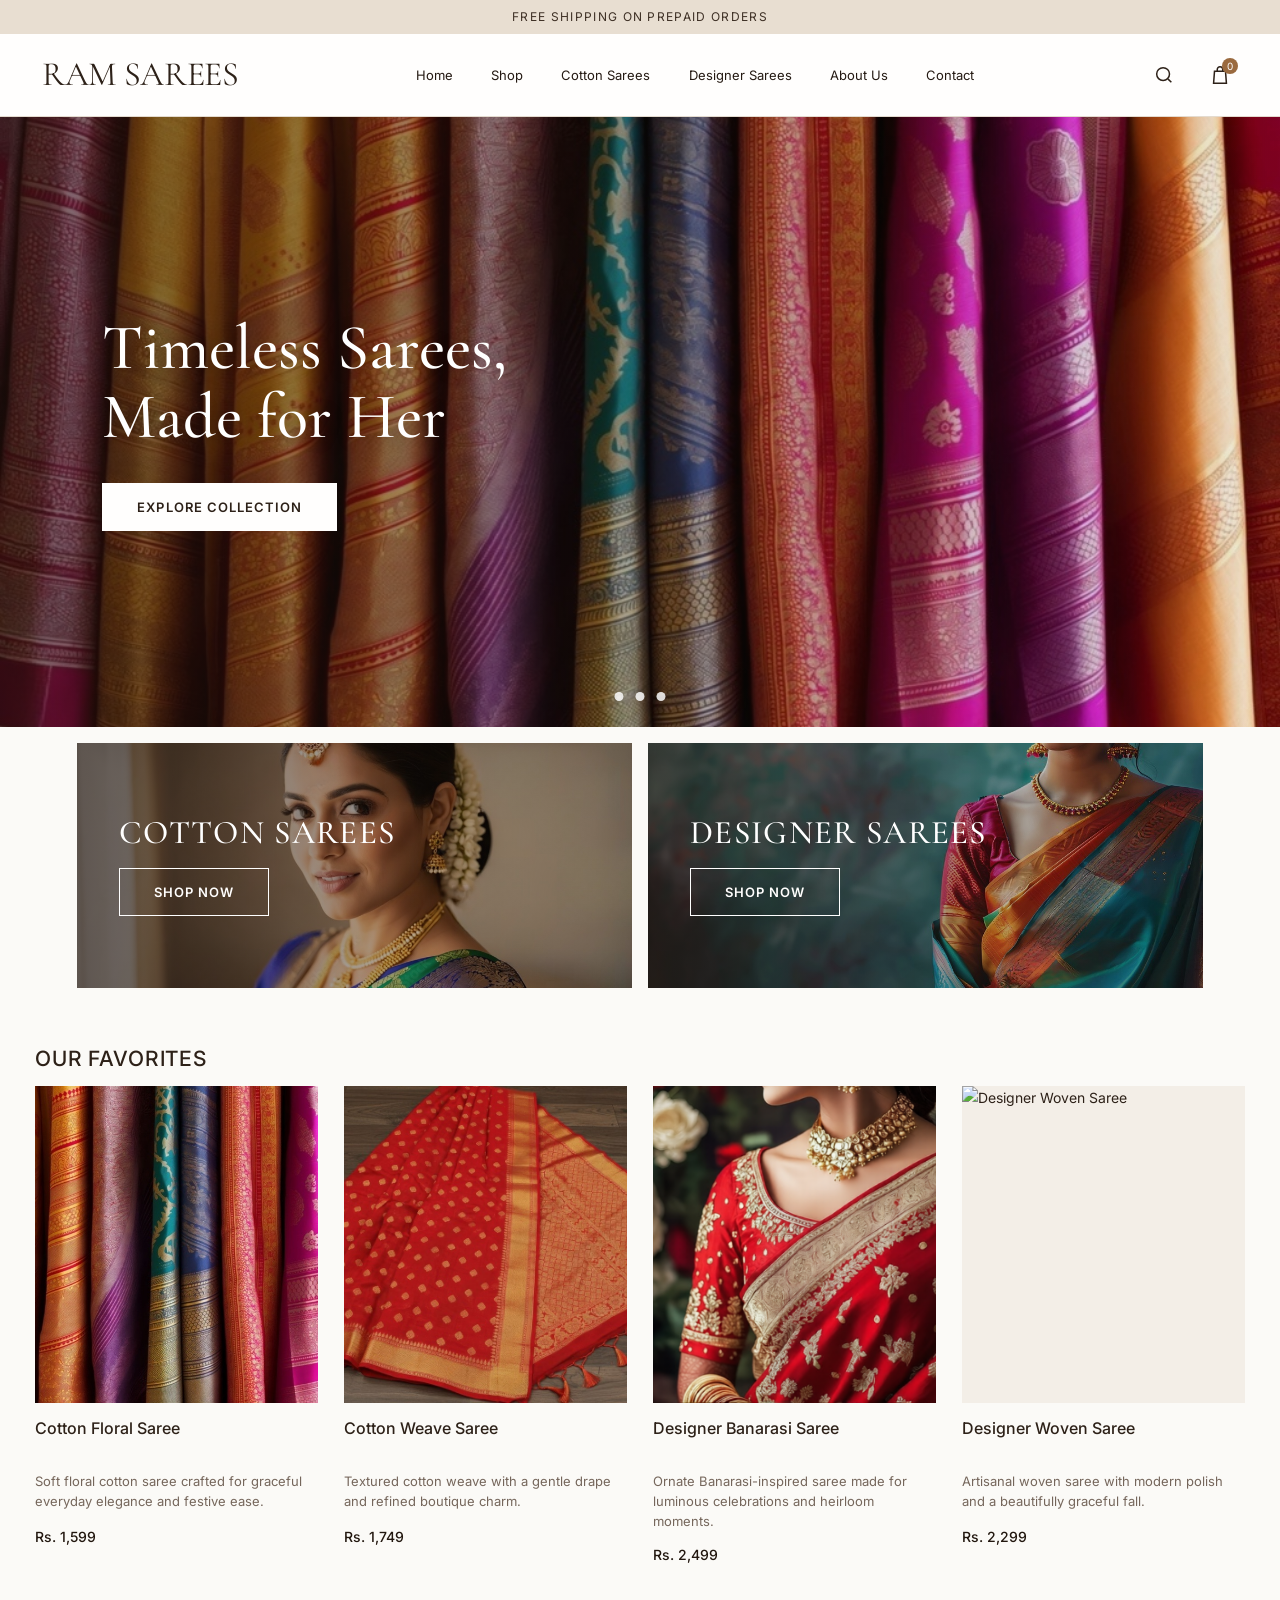
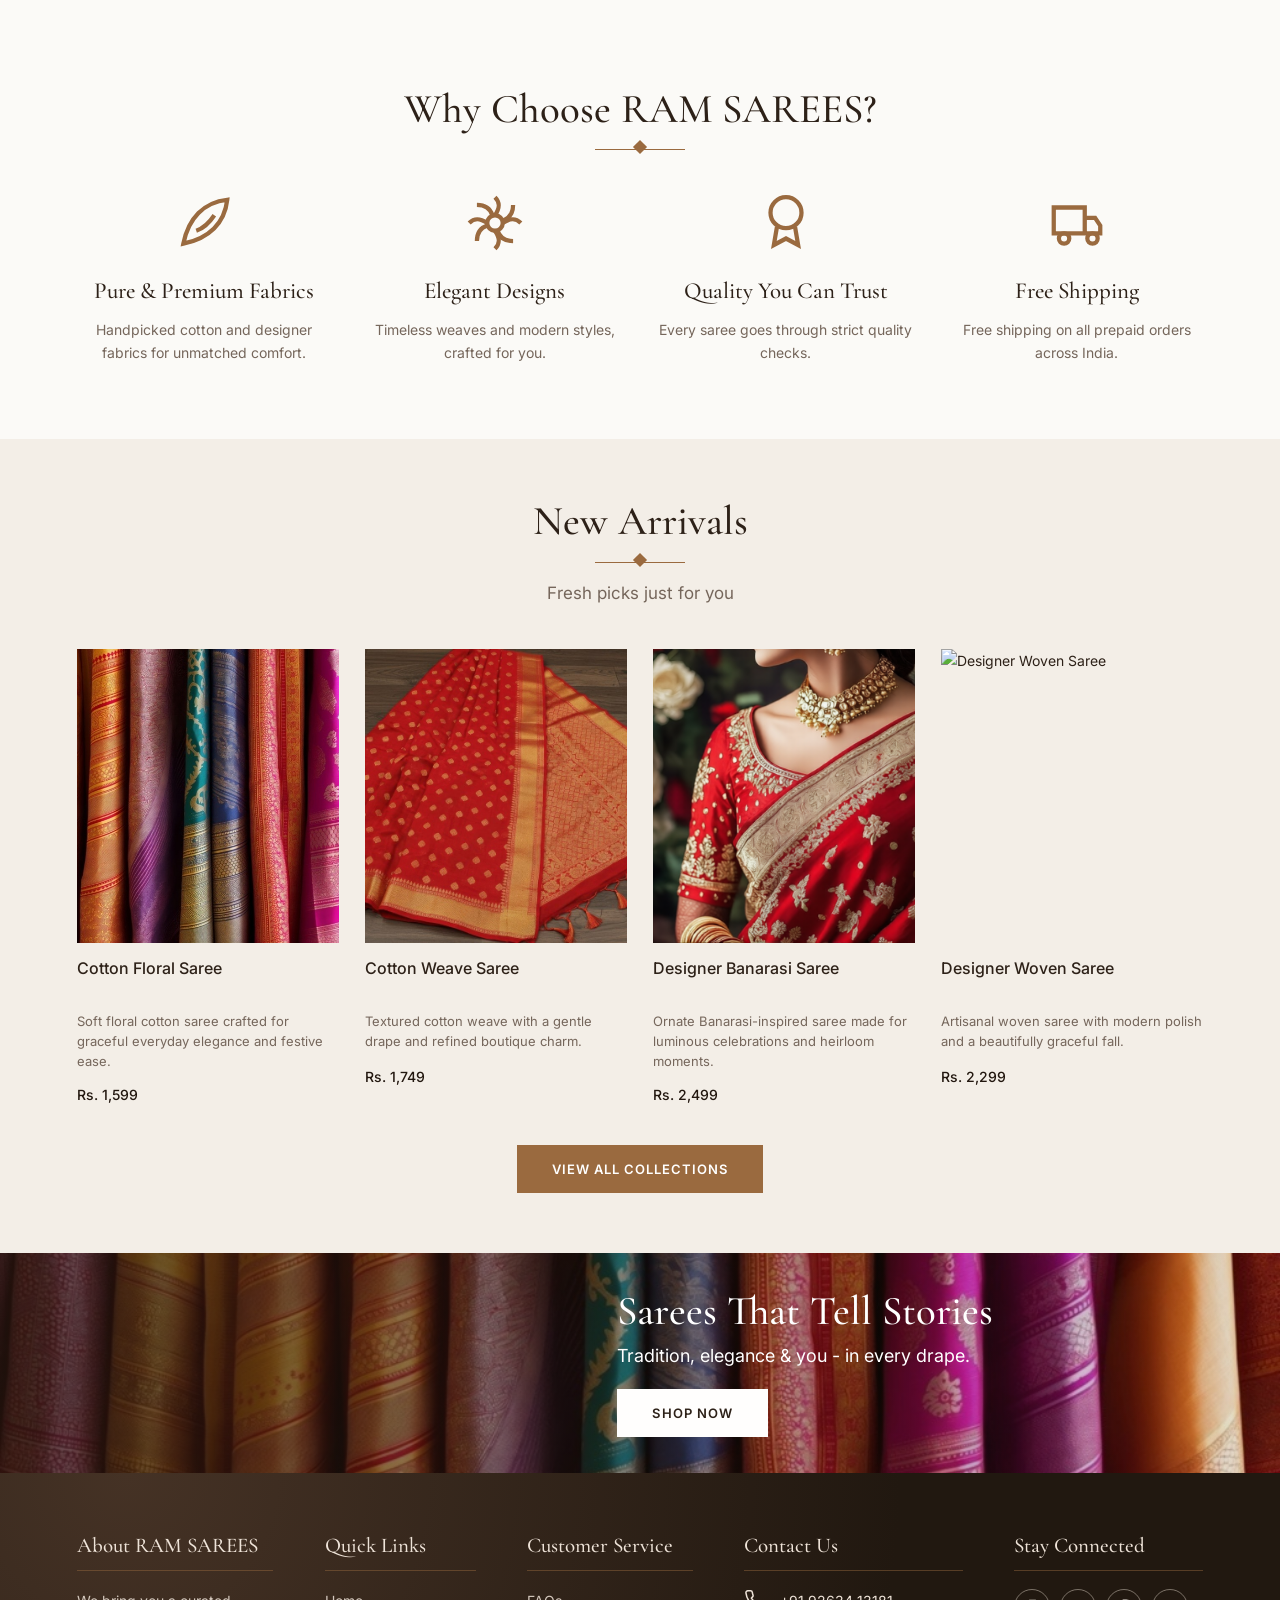
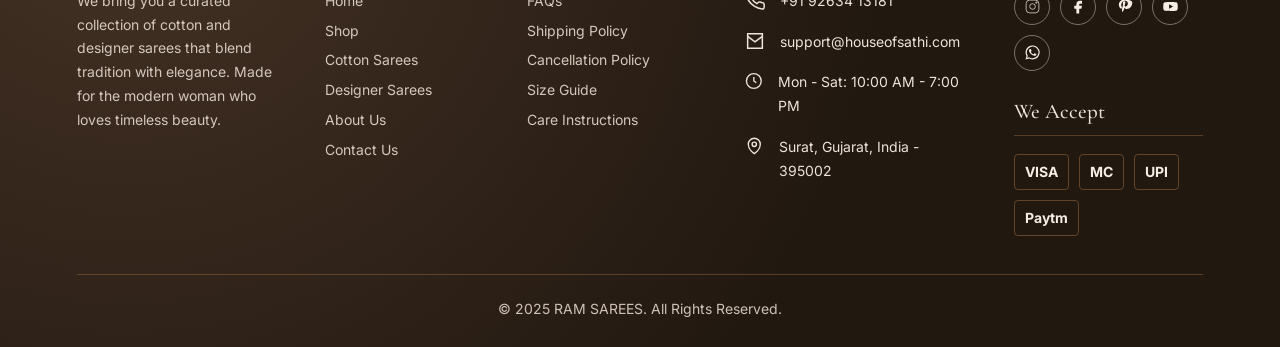
==== index.html @ 7f5a06ef "first commit" ====
<!doctype html>
<html lang="en">
  <head>
    <meta charset="UTF-8" />
    <meta name="viewport" content="width=device-width, initial-scale=1.0" />
    <title>RAM SAREES | Luxury Sarees</title>
    <link
      rel="stylesheet"
      href="https://cdnjs.cloudflare.com/ajax/libs/font-awesome/7.0.1/css/all.min.css"
      integrity="sha512-2SwdPD6INVrV/lHTZbO2nodKhrnDdJK9/kg2XD1r9uGqPo1cUbujc+IYdlYdEErWNu69gVcYgdxlmVmzTWnetw=="
      crossorigin="anonymous"
      referrerpolicy="no-referrer"
    />
    <link rel="stylesheet" href="styles.css" />
  </head>
  <body data-page="home">
    <div id="siteChrome"></div>
    <main>
      <section class="hero-wrap">
        <div
  class="hero"
  style="
    --hero-img: url('./wmremove-transformed (2).jpeg');
  "
>
          <div class="hero-content fade-in">
            <h1>Timeless Sarees,<br />Made for Her</h1>
            <a href="shop.html" class="btn btn-light">Explore Collection</a>
          </div>
        </div>
        <div class="dots">
          <span class="dot"></span><span class="dot"></span
          ><span class="dot"></span>
        </div>
      </section>

      <section class="container">
        <div class="category-grid">
          <a
            href="shop.html?category=Cotton%20Sarees"
            class="category-card"
            style="--image: url(&quot;./wmremove-transformed (1).jpeg&quot;)"
          >
            <div>
              <h2>Cotton Sarees</h2>
              <span class="btn btn-outline">Shop Now</span>
            </div>
          </a>
          <a href="shop.html?category=Cotton%20Sarees" 
   class="category-card" 
   style="--image:url('./1000_F_874897921_8s0wufWGAEENownNUftvYthEsl1T3ffD.jpeg')">

    <div>
        <h2>Designer Sarees</h2>
        <span class="btn btn-outline">Shop Now</span>
    </div>

</a>
        </div>
      </section>

      <section class="section container">
        <h2
          style="
            font-family: Inter, sans-serif;
            font-size: 21px;
            text-transform: uppercase;
            letter-spacing: 0.04em;
            margin-bottom: 15px;
          "
          class="sec3-h2"
        >
          Our Favorites
        </h2>
        <div class="product-grid favorites-mobile" id="favoritesGrid"></div>
      </section>

      <section class="section">
        <div class="container">
          <div class="section-head">
            <h2>Why Choose RAM SAREES?</h2>
            <div class="ornament"></div>
          </div>
          <div class="feature-grid">
            <div class="feature">
              <span data-icon="leaf"></span>
              <h3>Pure & Premium Fabrics</h3>
              <p>
                Handpicked cotton and designer fabrics for unmatched comfort.
              </p>
            </div>
            <div class="feature">
              <span data-icon="flower"></span>
              <h3>Elegant Designs</h3>
              <p>Timeless weaves and modern styles, crafted for you.</p>
            </div>
            <div class="feature">
              <span data-icon="award"></span>
              <h3>Quality You Can Trust</h3>
              <p>Every saree goes through strict quality checks.</p>
            </div>
            <div class="feature">
              <span data-icon="truck"></span>
              <h3>Free Shipping</h3>
              <p>Free shipping on all prepaid orders across India.</p>
            </div>
          </div>
        </div>
      </section>

      <section class="section section-soft">
        <div class="container">
          <div class="section-head">
            <h2>New Arrivals</h2>
            <div class="ornament"></div>
            <p>Fresh picks just for you</p>
          </div>
          <div class="product-grid" id="arrivalsGrid"></div>
          <div class="center-action">
            <a href="shop.html" class="btn">View All Collections</a>
          </div>
        </div>
      </section>

      <section
        class="story-banner"
        style="
          --story-img: url(./wmremove-transformed\ \(2\).jpeg);
        "
      >
        <div class="container">
          <div class="story-banner-content">
            <h2>Sarees That Tell Stories</h2>
            <p>Tradition, elegance & you - in every drape.</p>
            <a href="shop.html" class="btn btn-light">Shop Now</a>
          </div>
        </div>
      </section>
    </main>
    <div id="siteFooter"></div>
    <script src="app.js"></script>
  </body>
</html>
---- styles.css ----
@import url("https://fonts.googleapis.com/css2?family=Cormorant+Garamond:wght@500;600&family=Inter:wght@400;500;600&display=swap");

:root {
  --ivory: #fbfaf7;
  --cream: #f3eee7;
  --sand: #e8ded1;
  --line: #e4dbcf;
  --brown: #2d2118;
  --muted: #75665b;
  --gold: #9a6a3f;
  --gold-dark: #835734;
  --white: #fffefd;
  --shadow: 0 18px 48px rgba(45, 33, 24, 0.08);
}

* { box-sizing: border-box; }

html {
  scroll-behavior: smooth;
  overflow-x: hidden;
}

body {
  margin: 0;
  color: var(--brown);
  background: var(--ivory);
  font-family: "Inter", Arial, sans-serif;
  font-size: 14px;
  line-height: 1.7;
  overflow-x: hidden;
}

img {
  max-width: 100%;
  display: block;
}

a {
  color: inherit;
  text-decoration: none;
}

button,
input,
select,
textarea {
  font: inherit;
  min-width: 0;
}

.topbar {
  height: 34px;
  display: grid;
  place-items: center;
  background: var(--sand);
  color: #3e3025;
  font-size: 12px;
  letter-spacing: 0.11em;
  text-transform: uppercase;
}

.site-header {
  position: sticky;
  top: 0;
  z-index: 100;
  background: rgba(255, 254, 253, 0.96);
  border-bottom: 1px solid var(--line);
  backdrop-filter: blur(10px);
}

.nav {
  height: 82px;
  max-width: 1320px;
  margin: 0 auto;
  padding: 0 clamp(24px, 4vw, 42px);
  display: grid;
  grid-template-columns: minmax(210px, 260px) minmax(0, 1fr) minmax(108px, 150px);
  align-items: center;
  gap: clamp(16px, 2vw, 24px);
}

.brand {
  font-family: "Cormorant Garamond", serif;
  font-size: 34px;
  line-height: 1;
  letter-spacing: -0.01em;
}

.nav-links {
  display: flex;
  justify-content: center;
  align-items: center;
  gap: clamp(18px, 3vw, 40px);
  font-size: 13px;
  color: #241912;
  white-space: nowrap;
}

.nav-links a,
.footer-links a {
  transition: color 180ms ease;
}

.nav-links a:hover,
.footer-links a:hover {
  color: var(--gold);
}

.nav-links a[aria-current="page"]{
  background-color: var(--muted);
  color: var(--white);
}

.nav-actions {
  display: flex;
  justify-content: flex-end;
  align-items: center;
  gap: 20px;
}

.icon-btn,
.hamburger {
  width: 36px;
  height: 36px;
  border: 0;
  background: transparent;
  color: var(--brown);
  display: inline-grid;
  place-items: center;
  cursor: pointer;
  position: relative;
}

.icon-btn svg,
.hamburger svg,
.feature svg,
.contact-line svg,
.trust-line svg {
  width: 22px;
  height: 22px;
  stroke-width: 1.65;
}

.cart-count {
  position: absolute;
  top: 1px;
  right: 0;
  min-width: 16px;
  height: 16px;
  border-radius: 999px;
  background: var(--gold);
  color: #fff;
  font-size: 10px;
  line-height: 16px;
  text-align: center;
}

.hamburger { display: none; }

.search-panel {
  position: fixed;
  top: 116px;
  right: 44px;
  width: min(460px, calc(100vw - 32px));
  background: var(--white);
  border: 1px solid var(--line);
  box-shadow: var(--shadow);
  padding: 18px;
  z-index: 200;
  display: none;
}

.search-panel.open { display: block; }

.search-row {
  display: flex;
  gap: 8px;
}

.search-row input {
  width: 100%;
  border: 1px solid var(--line);
  padding: 13px 14px;
  background: #fff;
}

.search-results {
  display: grid;
  gap: 10px;
  max-height: 360px;
  overflow: auto;
  margin-top: 14px;
}

.search-item {
  display: grid;
  grid-template-columns: 66px 1fr;
  gap: 12px;
  align-items: center;
  padding: 8px;
  border: 1px solid transparent;
}

.search-item:hover { border-color: var(--line); }

.search-item img {
  width: 66px;
  height: 76px;
  object-fit: cover;
}

.container {
  max-width: 1210px;
  margin: 0 auto;
  padding: 0 42px;
}

.narrow {
  max-width: 1040px;
}

.section {
  padding: 60px 0;
}

.section-soft {
  background: var(--cream);
}

h1,
h2,
h3,
.serif {
  font-family: "Cormorant Garamond", serif;
  font-weight: 500;
  line-height: 1.08;
  margin: 0;
}

h1 { font-size: clamp(42px, 5vw, 74px); }
h2 { font-size: clamp(34px, 3.2vw, 48px); }
h3 { font-size: 24px; }

.page-title h1,
.contact-page > h1,
.cart-page > h1,
.checkout-page > h1,
.about-copy h1 {
  font-size: clamp(34px, 4vw, 46px);
}

.section-head {
  text-align: center;
  margin-bottom: 42px;
}

.section-head p {
  margin: 16px 0 0;
  color: var(--muted);
  font-size: 17px;
}

.ornament {
  width: 90px;
  height: 1px;
  margin: 18px auto 0;
  background: var(--gold);
  position: relative;
}

.ornament::after {
  content: "";
  position: absolute;
  inset: -5px 0 0 0;
  margin: auto;
  width: 10px;
  height: 10px;
  background: var(--gold);
  transform: rotate(45deg);
}

.btn {
  display: inline-flex;
  align-items: center;
  justify-content: center;
  min-height: 48px;
  padding: 0 34px;
  border: 1px solid var(--gold);
  background: var(--gold);
  color: #fff;
  text-transform: uppercase;
  letter-spacing: 0.08em;
  font-weight: 600;
  font-size: 13px;
  cursor: pointer;
  transition: background 180ms ease, color 180ms ease, transform 180ms ease;
}

.btn:hover {
  background: var(--gold-dark);
  transform: translateY(-1px);
}

.btn-light {
  background: var(--white);
  color: var(--brown);
  border-color: var(--white);
}

.btn-outline {
  background: transparent;
  color: var(--white);
  border-color: #ffffff;
}

.btn-outline:hover {
  color: #fff;
  border-color: var(--gold-dark);
}

.hero {
  min-height: 610px;
  background: linear-gradient(90deg, rgba(25, 18, 13, 0.58), rgba(25, 18, 13, 0.06)),
    var(--hero-img) center 40% / cover;
  display: flex;
  align-items: center;
  color: #fff;
}

.hero-content {
  max-width: 520px;
  margin-left: clamp(36px, 8vw, 120px);
}

.hero h1 {
  text-shadow: 0 2px 18px rgba(0,0,0,.22);
}

.hero .btn {
  margin-top: 32px;
}

.dots {
  position: absolute;
  left: 50%;
  transform: translateX(-50%);
  bottom: 26px;
  display: flex;
  gap: 12px;
}

.dot {
  width: 9px;
  height: 9px;
  border-radius: 50%;
  background: rgba(255,255,255,.84);
}

.hero-wrap { position: relative; }

.category-grid {
  display: grid;
  grid-template-columns: repeat(2, 1fr);
  gap: 16px;
  margin-top: 16px;
}

.category-card {
  min-height: 245px;
  position: relative;
  overflow: hidden;
  display: flex;
  align-items: center;
  padding: 42px;
  color: #fff;
  background: var(--image) center / cover;
}

.category-card::before,
.story-banner::before {
  content: "";
  position: absolute;
  inset: 0;
  background: linear-gradient(90deg, rgba(34, 22, 15, .72), rgba(34, 22, 15, .1));
}

.category-card > div,
.story-banner > div {
  position: relative;
  z-index: 1;
}

.category-card h2 {
  font-size: 33px;
  text-transform: uppercase;
  letter-spacing: .04em;
}

.category-card .btn {
  margin-top: 18px;
}

.product-grid {
  display: grid;
  grid-template-columns: repeat(4, minmax(0, 1fr));
  gap: 26px;
  align-items: start;
}

.product-card {
  position: relative;
  min-width: 0;
  display: flex;
  flex-direction: column;
}

.product-card .image {
  aspect-ratio: 1 / 1.12;
  overflow: hidden;
  background: var(--cream);
  width: 100%;
}

.product-card img {
  width: 100%;
  height: 100%;
  object-fit: cover;
  transition: transform 360ms ease;
}

.product-card:hover img {
  transform: scale(1.035);
}

/* .wishlist {
  position: absolute;
  top: 10px;
  right: 10px;
  width: 30px;
  height: 30px;
  border: 1px solid rgba(255,255,255,.8);
  border-radius: 50%;
  display: grid;
  place-items: center;
  background: rgba(60, 42, 29, .16);
  color: #fff;
} */

.product-card h3 {
  font-family: "Inter", sans-serif;
  font-size: 16px;
  font-weight: 500;
  margin-top: 14px;
  margin-bottom: 0;
  line-height: 1.45;
  min-height: 46px;
  overflow-wrap: anywhere;
}

.product-card-desc {
  min-height: 42px;
  margin: 8px 0 10px;
  color: var(--muted);
  font-size: 13px;
  line-height: 1.55;
}

.price {
  margin-top: 2px;
  color: #22170f;
  font-weight: 500;
}

.feature-grid {
  display: grid;
  grid-template-columns: repeat(4, 1fr);
  gap: 38px;
}

.feature {
  text-align: center;
  color: var(--muted);
}

.feature svg {
  width: 62px;
  height: 62px;
  color: var(--gold);
  margin-bottom: 18px;
}

.feature h3 {
  font-size: 23px;
  color: var(--brown);
  margin-bottom: 10px;
}

.center-action {
  text-align: center;
  margin-top: 38px;
}

.story-banner {
  min-height: 220px;
  display: flex;
  align-items: center;
  background: var(--story-img) center 42% / cover;
  color: #fff;
  position: relative;
}

.story-banner .container {
  width: 100%;
}

.story-banner-content {
  margin-left: 48%;
}

.story-banner p {
  margin: 8px 0 18px;
  font-size: 18px;
}

.footer {
  background: radial-gradient(circle at 10% 0, #453225, #211810 62%);
  color: #eee3d8;
  padding: 62px 0 26px;
}

.footer-grid {
  display: grid;
  grid-template-columns: 1.3fr 1fr 1.1fr 1.45fr 1.25fr;
  gap: clamp(28px, 4vw, 58px);
  align-items: start;
}

.footer h3 {
  font-size: 21px;
  margin-bottom: 18px;
}

.footer h3::after {
  content: "";
  display: block;
  height: 1px;
  width: 100%;
  background: rgba(154,106,63,.45);
  margin-top: 12px;
}

.footer p,
.footer a,
.footer li {
  color: #d4c8bd;
}

.footer ul {
  list-style: none;
  padding: 0;
  margin: 0;
}

.footer li + li { margin-top: 6px; }

.footer-contact {
  display: grid;
  gap: 17px;
}

.contact-line,
.trust-line {
  display: flex;
  gap: 14px;
  align-items: flex-start;
}

.socials,
.payments {
  display: flex;
  gap: 10px;
  flex-wrap: wrap;
}

.socials a {
  width: 36px;
  height: 36px;
  display: grid;
  place-items: center;
  border: 1px solid rgba(232, 222, 209, .45);
  border-radius: 50%;
  color: #f5eee5;
  transition: background 180ms ease, border-color 180ms ease, transform 180ms ease;
}

.socials a:hover {
  background: rgba(154,106,63,.32);
  border-color: rgba(245, 238, 229, .82);
  transform: translateY(-2px);
}

.socials svg {
  width: 17px;
  height: 17px;
}

.payments span {
  border: 1px solid rgba(154,106,63,.55);
  border-radius: 4px;
  padding: 5px 10px;
  font-weight: 700;
  color: #f5eee5;
}

.copyright {
  border-top: 1px solid rgba(154,106,63,.48);
  text-align: center;
  margin-top: 38px;
  padding-top: 22px;
  color: #cfc2b7;
}

.page-title {
  padding: clamp(42px, 6vw, 64px) 0 24px;
}

.shop-layout {
  display: grid;
  grid-template-columns: 205px minmax(0, 1fr);
  gap: clamp(26px, 4vw, 40px);
  align-items: start;
  padding-bottom: 72px;
}

.sidebar {
  border-right: 1px solid var(--line);
  padding-right: 20px;
  position: sticky;
  top: 132px;
}

.filter-block {
  padding: 20px 0;
  border-bottom: 1px solid var(--line);
}

.filter-block h3 {
  font-family: "Inter", sans-serif;
  font-size: 14px;
  font-weight: 600;
  margin-bottom: 10px;
}

.filter-block label,
.filter-block a {
  display: block;
  margin: 8px 0;
  color: var(--muted);
  font-size: 13px;
}

.filter-block a.active {
  background: var(--cream);
  color: var(--brown);
  padding: 8px 10px;
  margin-left: -10px;
}

.category-filter a {
  border-radius: 999px;
  transition: background 180ms ease, color 180ms ease, box-shadow 180ms ease;
}

.shop-top {
  display: flex;
  justify-content: flex-end;
  align-items: center;
  margin-bottom: 22px;
  gap: 10px;
  font-size: 12px;
}

.shop-top select {
  border: 1px solid var(--line);
  background: #fff;
  padding: 9px 28px 9px 10px;
}

.shop-grid {
  grid-template-columns: repeat(3, 1fr);
  gap: 30px 24px;
}

.product-page {
  padding: 54px 0 92px;
}

.breadcrumb {
  color: var(--muted);
  font-size: 12px;
  margin-bottom: 22px;
}

.product-detail {
  display: grid;
  grid-template-columns: minmax(360px, 560px) minmax(300px, 1fr);
  gap: clamp(38px, 6vw, 70px);
  align-items: start;
}

.gallery {
  display: grid;
  grid-template-columns: 74px 1fr;
  gap: 16px;
}

.thumbs {
  display: grid;
  gap: 14px;
  align-content: start;
}

.thumbs button {
  border: 1px solid var(--line);
  padding: 0;
  background: #fff;
  cursor: pointer;
}

.thumbs img {
  width: 72px;
  height: 94px;
  object-fit: cover;
}

.main-product-img {
  aspect-ratio: 4 / 5.1;
  width: 100%;
  height: auto;
  object-fit: cover;
  background: var(--cream);
}

.product-info h1 {
  font-size: 43px;
  margin-bottom: 14px;
}

.product-info .price {
  font-size: 22px;
  margin-bottom: 18px;
}

.swatches {
  display: flex;
  gap: 9px;
  margin: 10px 0 22px;
}

.swatch {
  width: 34px;
  height: 34px;
  border-radius: 50%;
  border: 2px solid #fff;
  box-shadow: 0 0 0 1px var(--line);
}

.qty {
  display: flex;
  align-items: center;
  gap: 12px;
  margin: 8px 0 24px;
}

.qty-control {
  display: inline-grid;
  grid-template-columns: 42px 52px 42px;
  border: 1px solid var(--line);
  height: 42px;
}

.qty-control button {
  border: 0;
  background: #fff;
  cursor: pointer;
}

.qty-control span {
  display: grid;
  place-items: center;
  border-left: 1px solid var(--line);
  border-right: 1px solid var(--line);
}

.product-actions {
  display: grid;
  gap: 14px;
  max-width: 420px;
}

.trust-list {
  display: grid;
  gap: 16px;
  margin-top: 38px;
  color: var(--muted);
}

.about-hero {
  display: grid;
  grid-template-columns: .82fr 1.18fr;
  gap: clamp(38px, 6vw, 62px);
  align-items: center;
  padding: 64px 0 44px;
}

.about-hero img {
  width: 100%;
  aspect-ratio: 1.42 / 1;
  object-fit: cover;
}

.about-copy p {
  max-width: 420px;
  margin: 22px 0;
}

.statement {
  padding: 62px 0 80px;
  display: grid;
  grid-template-columns: repeat(4, 1fr);
  border-top: 1px solid var(--line);
}

.statement .feature {
  padding: 0 24px;
  border-left: 1px solid var(--line);
}

.statement .feature:first-child { border-left: 0; }

.statement .feature svg {
  width: 44px;
  height: 44px;
}

.contact-page,
.checkout-page,
.cart-page {
  padding: 64px 0 86px;
}

.two-col {
  display: grid;
  grid-template-columns: 1fr 1.2fr;
  gap: clamp(42px, 7vw, 86px);
}

.contact-details {
  margin-top: 44px;
  display: grid;
  gap: 28px;
}

.form {
  display: grid;
  gap: 14px;
}

.form input,
.form select,
.form textarea {
  width: 100%;
  border: 1px solid var(--line);
  background: #fff;
  padding: 14px 15px;
  outline: none;
}

.form textarea {
  min-height: 160px;
  resize: vertical;
}

.form input:focus,
.form select:focus,
.form textarea:focus {
  border-color: #b58d6d;
}

.cart-table {
  display: grid;
  gap: 16px;
}

.cart-row {
  display: grid;
  grid-template-columns: 96px minmax(0, 1fr) 150px 120px 42px;
  gap: 18px;
  align-items: center;
  padding: 16px 0;
  border-bottom: 1px solid var(--line);
}

.cart-row img {
  width: 96px;
  height: 112px;
  object-fit: cover;
}

.cart-row .qty {
  margin: 0;
}

.cart-row h3 {
  font-size: 21px;
  line-height: 1.2;
}

.cart-row p {
  margin: 6px 0 0;
  color: var(--muted);
}

.remove {
  border: 0;
  background: transparent;
  cursor: pointer;
  font-size: 22px;
}

.cart-summary {
  margin-left: auto;
  margin-top: 34px;
  width: min(390px, 100%);
  border: 1px solid var(--line);
  padding: 28px;
  background: #fff;
}

.summary-line {
  display: flex;
  justify-content: space-between;
  border-bottom: 1px solid var(--line);
  padding: 10px 0;
}

.summary-line.total {
  border-bottom: 0;
  font-size: 20px;
  color: var(--brown);
}

.empty {
  padding: 46px;
  background: var(--cream);
  text-align: center;
}

.checkout-heading {
  max-width: 680px;
  margin-bottom: 36px;
}

.checkout-heading span,
.section-label {
  display: block;
  margin-bottom: 10px;
  color: #9a6a3f;
  font-size: 12px;
  font-weight: 700;
  letter-spacing: .08em;
  text-transform: uppercase;
}

.checkout-heading h1 {
  margin-bottom: 10px;
}

.checkout-heading p {
  color: var(--muted);
  max-width: 560px;
}

.checkout-layout,
.order-layout {
  display: grid;
  grid-template-columns: minmax(0, 1fr) minmax(320px, 390px);
  gap: clamp(26px, 4vw, 48px);
  align-items: start;
}

.checkout-main {
  display: grid;
  gap: 24px;
}

.address-card,
.checkout-cart-card,
.price-summary-card,
.checkout-card {
  border: 1px solid var(--line);
  background: #fff;
  padding: clamp(22px, 3vw, 34px);
  box-shadow: 0 18px 45px rgba(60, 42, 29, .06);
}

.address-card label {
  display: grid;
  gap: 8px;
}

.address-card label > span,
.checkout-form label > span {
  color: var(--brown);
  font-size: 13px;
  font-weight: 700;
}

.address-card em {
  color: var(--muted);
  font-style: normal;
  font-weight: 400;
}

.form-grid {
  display: grid;
  grid-template-columns: repeat(2, minmax(0, 1fr));
  gap: 14px;
}

.field-error {
  min-height: 16px;
  color: #9f3f32;
  font-size: 12px;
}

.form input.is-invalid,
.form select.is-invalid,
.form textarea.is-invalid {
  border-color: #9f3f32;
  background: #fff9f7;
}

.checkout-cart {
  margin-top: 8px;
}

.delivery-estimate {
  color: #9a6a3f !important;
  font-size: 13px;
}

.price-summary-card {
  position: sticky;
  top: 132px;
}

.price-summary-card .btn {
  width: 100%;
  margin-top: 22px;
}

.price-summary-card .btn:disabled {
  cursor: not-allowed;
  opacity: .55;
}

.btn:disabled {
  cursor: not-allowed;
  opacity: .55;
}

.summary-note {
  margin-top: 14px;
  color: var(--muted);
  font-size: 13px;
  text-align: center;
}

.checkout-steps {
  display: grid;
  grid-template-columns: repeat(3, minmax(0, 1fr));
  gap: 10px;
  list-style: none;
  margin-bottom: 4px;
}

.checkout-steps li {
  display: flex;
  align-items: center;
  gap: 9px;
  min-height: 46px;
  border: 1px solid var(--line);
  background: #fff;
  color: var(--muted);
  padding: 10px 12px;
  font-size: 13px;
  font-weight: 700;
}

.checkout-steps span {
  display: grid;
  place-items: center;
  width: 25px;
  height: 25px;
  border-radius: 50%;
  background: var(--cream);
  color: var(--brown);
  flex: 0 0 auto;
}

.checkout-steps li.active,
.checkout-steps li.complete {
  border-color: rgba(154,106,63,.38);
  color: var(--brown);
  box-shadow: 0 10px 30px rgba(60, 42, 29, .06);
}

.checkout-steps li.active span,
.checkout-steps li.complete span {
  background: var(--brown);
  color: #fff;
}

.checkout-step-panel {
  opacity: 0;
  transform: translateY(12px);
}

.checkout-step-panel.active {
  opacity: 1;
  transform: translateY(0);
  transition: opacity 240ms ease, transform 240ms ease;
}

.checkout-card h2 {
  margin-bottom: 18px;
}

.checkout-form label {
  display: grid;
  gap: 8px;
}

.checkout-next {
  width: min(280px, 100%);
  margin-top: 6px;
}

.review-heading {
  display: flex;
  justify-content: space-between;
  gap: 16px;
  align-items: start;
  margin-bottom: 20px;
}

.change-btn {
  border: 1px solid var(--line);
  background: var(--cream);
  color: var(--brown);
  border-radius: 999px;
  padding: 9px 16px;
  cursor: pointer;
  font-size: 12px;
  font-weight: 800;
  text-transform: uppercase;
}

.review-layout {
  display: grid;
  grid-template-columns: minmax(0, .85fr) minmax(0, 1.15fr);
  gap: 24px;
}

.review-layout h3 {
  font-size: 18px;
  margin-bottom: 14px;
}

.review-list {
  display: grid;
  gap: 12px;
}

.review-list div {
  border-bottom: 1px solid var(--line);
  padding-bottom: 12px;
}

.review-list dt {
  color: var(--muted);
  font-size: 12px;
  margin-bottom: 4px;
}

.review-list dd {
  color: var(--brown);
  font-weight: 700;
}

.checkout-products {
  display: grid;
  gap: 14px;
}

.review-product {
  display: grid;
  grid-template-columns: 92px minmax(0, 1fr);
  gap: 14px;
  border: 1px solid var(--line);
  padding: 12px;
  background: #fffdf9;
}

.review-product img {
  width: 92px;
  height: 112px;
  object-fit: cover;
}

.review-product h4 {
  font-size: 16px;
  margin-bottom: 6px;
}

.review-product p {
  color: var(--muted);
  font-size: 13px;
  margin: 3px 0;
}

.review-product strong {
  display: block;
  margin-top: 8px;
  color: var(--brown);
}

.complete-card p {
  color: var(--muted);
  max-width: 620px;
  margin-bottom: 22px;
}

.order-options {
  display: flex;
  flex-wrap: wrap;
  gap: 14px;
}

.call-btn {
  background: #20150f;
}

.whatsapp-btn {
  background: #138a43;
}

.checkout-summary {
  border-radius: 8px;
  box-shadow: 0 24px 60px rgba(60, 42, 29, .10);
}

.savings-note {
  margin-top: 14px;
  padding: 10px 12px;
  border-radius: 6px;
  background: #effaf0;
  color: #14733b;
  font-size: 13px;
  font-weight: 700;
}

.final-price {
  display: flex;
  align-items: end;
  justify-content: space-between;
  gap: 16px;
  margin-top: 18px;
  padding-top: 18px;
  border-top: 1px solid var(--line);
}

.final-price span {
  color: var(--muted);
  font-size: 13px;
}

.final-price strong {
  color: var(--brown);
  font-size: 27px;
}

.checkout-empty {
  margin-bottom: 22px;
}

.order-mini-list {
  display: grid;
  gap: 12px;
  margin-bottom: 14px;
}

.order-mini-list div {
  display: flex;
  justify-content: space-between;
  gap: 16px;
  color: var(--muted);
}

.fade-in {
  opacity: 0;
  transform: translateY(16px);
  animation: fadeIn 700ms ease forwards;
}

@keyframes fadeIn {
  to {
    opacity: 1;
    transform: translateY(0);
  }
}

@media (max-width: 1180px) {
  .brand { font-size: 30px; }
  .nav {
    grid-template-columns: minmax(185px, 220px) minmax(0, 1fr) 108px;
  }

  .nav-links {
    gap: 18px;
    font-size: 12px;
  }

  .product-grid {
    gap: 24px 20px;
  }
}

@media (max-width: 980px) {
  .nav {
    grid-template-columns: 44px 1fr 96px;
    height: 72px;
    padding: 0 20px;
  }

  .hamburger { display: grid; }

  .brand {
    text-align: center;
    font-size: 28px;
  }

  .nav-links {
    position: fixed;
    top: 106px;
    left: 0;
    right: 0;
    background: var(--white);
    border-bottom: 1px solid var(--line);
    box-shadow: var(--shadow);
    display: none;
    flex-direction: column;
    align-items: stretch;
    gap: 0;
    padding: 10px 24px 22px;
  }

  .nav-links.open { display: flex; }

  .nav-links a {
    padding: 12px 0;
    border-bottom: 1px solid var(--line);
  }

  .nav-actions { gap: 6px; }

  .container { padding: 0 8px; }

  .hero {
    min-height: 470px;
    background-position: 54% center;
  }

  .hero-content {
    margin: 0 28px;
    max-width: 320px;
  }

  .category-grid,
  .product-detail,
  .about-hero,
  .two-col,
  .checkout-layout,
  .order-layout,
  .shop-layout {
    grid-template-columns: 1fr;
  }

  .price-summary-card {
    position: static;
  }

  .checkout-summary {
    order: -1;
  }

  .product-grid,
  .shop-grid,
  .feature-grid,
  .statement,
  .footer-grid {
    grid-template-columns: repeat(2, 1fr);
  }

  .shop-grid {
    gap: 28px 18px;
  }

  .sidebar {
    position: static;
    border-right: 0;
    border-bottom: 0;
    padding-right: 0;
    overflow: hidden;
  }

  .category-filter {
    border-bottom: 1px solid var(--line);
    padding: 0 0 14px;
  }

  .category-filter h3 {
    margin-bottom: 12px;
  }

  .category-filter a {
    display: inline-flex;
    align-items: center;
    min-height: 38px;
    margin: 0;
    padding: 9px 15px;
    border: 1px solid var(--line);
    background: #fff;
    color: var(--brown);
    white-space: nowrap;
    box-shadow: 0 8px 22px rgba(60, 42, 29, .05);
  }

  .category-filter a.active {
    margin-left: 0;
    background: var(--brown);
    border-color: var(--brown);
    color: #fff;
  }

  .category-filter {
    display: flex;
    gap: 10px;
    overflow-x: auto;
    overflow-y: hidden;
    scroll-snap-type: x proximity;
    -webkit-overflow-scrolling: touch;
    scrollbar-width: none;
  }

  .category-filter::-webkit-scrollbar {
    display: none;
  }

  .category-filter h3 {
    position: absolute;
    width: 1px;
    height: 1px;
    overflow: hidden;
    clip: rect(0 0 0 0);
  }

  .category-filter a {
    scroll-snap-align: start;
    flex: 0 0 auto;
  }

  .product-detail { gap: 32px; }
  .story-banner-content { margin-left: 0; }

  .footer-grid {
    gap: 34px;
  }
}

@media (max-width: 620px) {
  body { font-size: 13px; }

  .topbar {
    height: 31px;
    font-size: 10px;
  }

  .sec3-h2{
    text-align: center;
  }
  .search-panel {
    top: 104px;
    right: 16px;
    left: 16px;
    width: auto;
  }

  .hero {
    min-height: 380px;
    align-items: end;
    padding-bottom: 72px;
  }

  .hero h1 {
    font-size: 34px;
    line-height: 1.14;
  }

  .btn {
    min-height: 44px;
    padding: 0 24px;
    font-size: 12px;
  }

  .category-card {
    min-height: 150px;
    padding: 24px;
  }

  .category-card h2 { font-size: 22px; }

  .section { padding: 45px 0; }

  .product-grid,
  .feature-grid,
  .statement,
  .footer-grid {
    grid-template-columns: 1fr;
  }

  .shop-grid {
    grid-template-columns: repeat(2, minmax(0, 1fr));
    gap: 24px 14px;
  }

  .shop-layout {
    padding-bottom: 52px;
  }

  .sidebar {
    margin: -4px -8px 0;
    padding: 0 8px;
  }

  .filter-block {
    padding-bottom: 14px;
  }

  .shop-top {
    justify-content: space-between;
  }

  .product-card h3 {
    font-size: 13px;
    min-height: 40px;
    margin-top: 10px;
  }

  .price {
    font-size: 13px;
  }

  .favorites-mobile {
    grid-template-columns: repeat(2, 1fr);
    gap: 8px;
    padding: 15px;
  }

  .favorites-mobile .product-card h3,
  .favorites-mobile .product-card-desc,
  .favorites-mobile .price {
    display: none;
  }

  .product-card-desc {
    min-height: 58px;
    font-size: 12px;
  }

  .form-grid {
    grid-template-columns: 1fr;
  }

  .gallery {
    grid-template-columns: 1fr;
  }

  .thumbs {
    grid-template-columns: repeat(3, 72px);
    order: 2;
  }

  .cart-row {
    grid-template-columns: 82px 1fr 36px;
    gap: 12px;
  }

  .cart-row .qty,
  .cart-row .line-price {
    grid-column: 2 / 4;
  }

  .cart-row img {
    width: 82px;
    height: 98px;
  }

  .checkout-product-row {
    align-items: start;
  }

  .checkout-product-row .remove {
    justify-self: end;
  }

  .checkout-heading {
    margin-bottom: 26px;
  }

  .address-card,
  .checkout-cart-card,
  .price-summary-card,
  .checkout-card {
    padding: 20px 16px;
  }

  .checkout-page,
  .cart-page {
    padding-top: 42px;
  }

  .checkout-steps {
    gap: 6px;
  }

  .checkout-steps li {
    display: grid;
    justify-items: center;
    min-height: 64px;
    padding: 8px 4px;
    text-align: center;
    font-size: 11px;
  }

  .review-layout {
    grid-template-columns: 1fr;
  }

  .review-heading {
    align-items: center;
  }

  .review-product {
    grid-template-columns: 78px minmax(0, 1fr);
    gap: 12px;
  }

  .review-product img {
    width: 78px;
    height: 98px;
  }

  .order-options {
    display: grid;
  }

  .order-options .btn {
    width: 100%;
  }

  .price-summary-card {
    position: static;
  }

  .fade-in {
    animation: none;
    opacity: 1;
    transform: none;
  }

  .final-price strong {
    font-size: 23px;
  }

  .empty {
    padding: 34px 18px;
  }

  .statement .feature {
    border-left: 0;
    border-top: 1px solid var(--line);
    padding: 28px 12px 0;
  }

  .statement .feature:first-child { border-top: 0; }

  .story-banner {
    min-height: 260px;
    background-position: 42% center;
  }

  .story-banner-content {
    max-width: 285px;
  }

  .footer {
    padding-top: 44px;
  }
}

@media (max-width: 380px) {
  .brand { font-size: 24px; }

  .nav {
    padding: 0 12px;
    grid-template-columns: 38px 1fr 82px;
  }

  .icon-btn,
  .hamburger {
    width: 34px;
    height: 34px;
  }

  .container {
    padding: 0 16px;
  }

  .shop-grid {
    grid-template-columns: 1fr;
  }
}
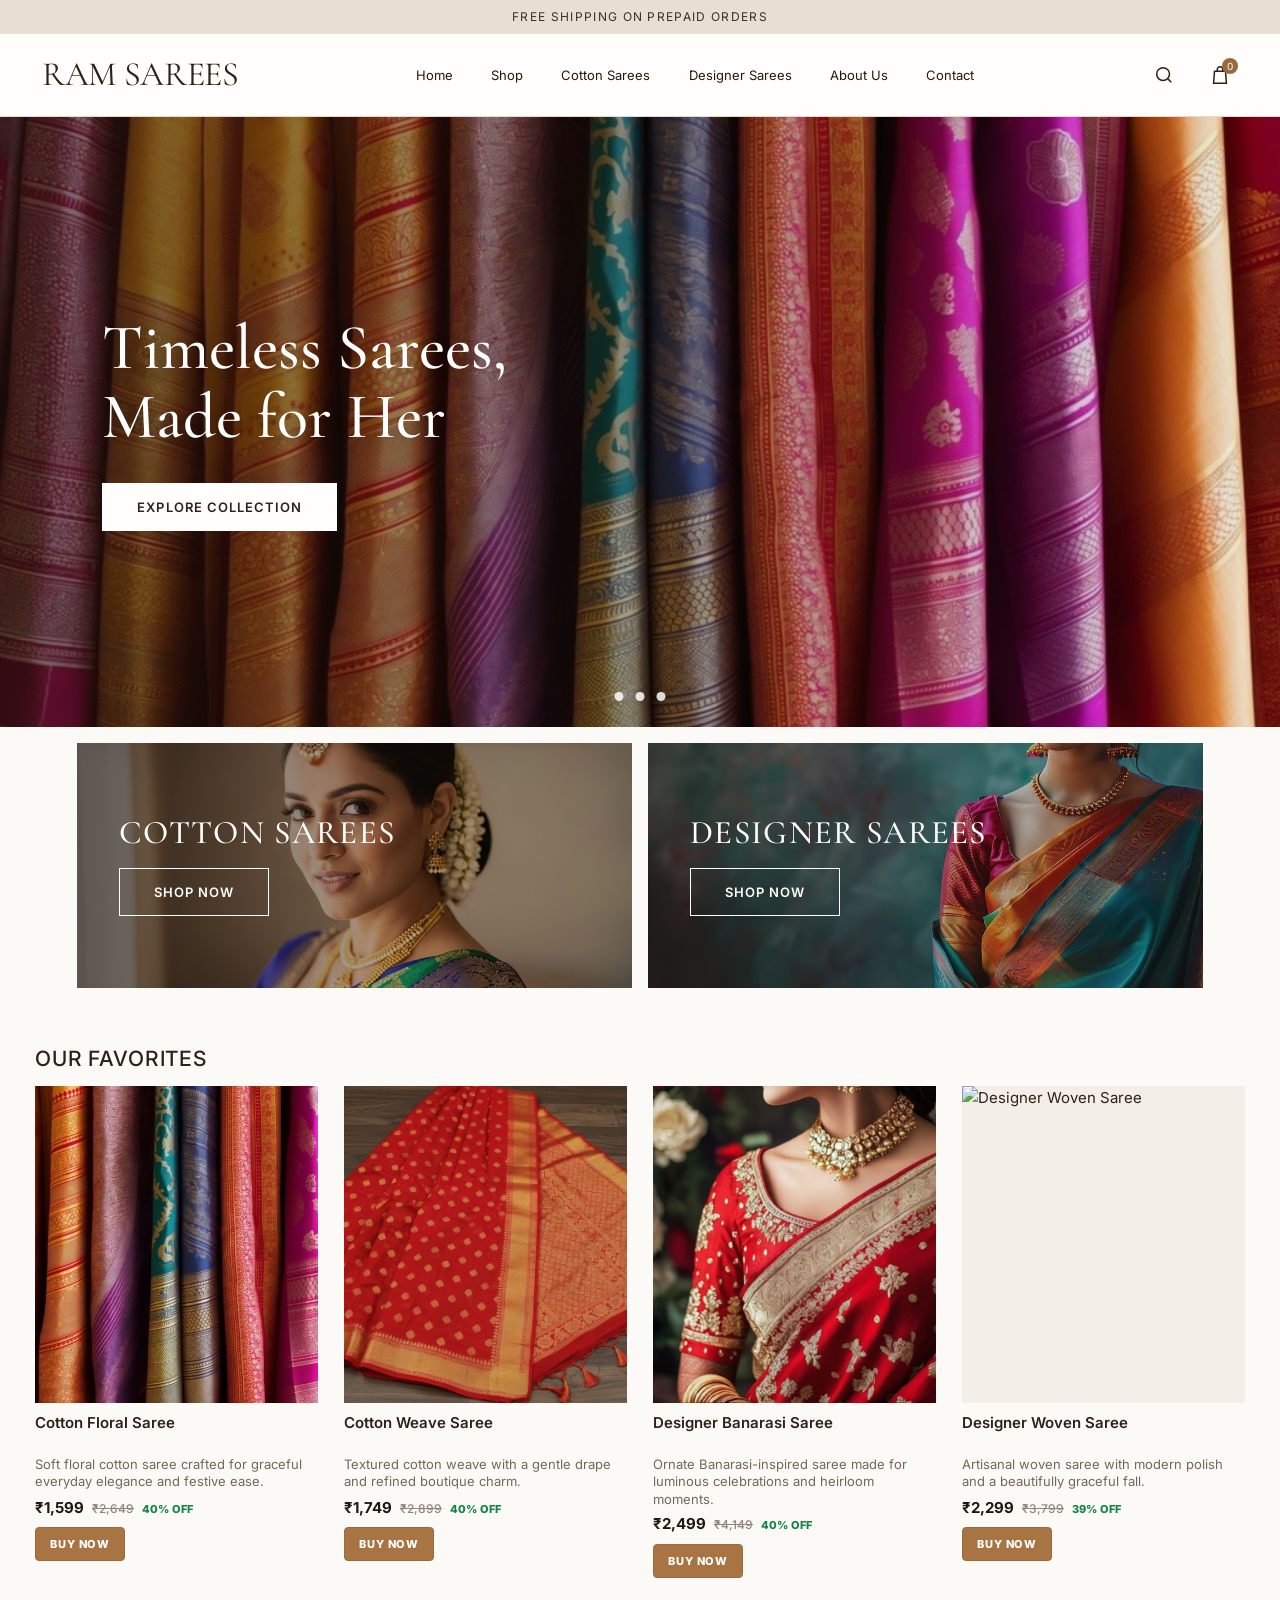
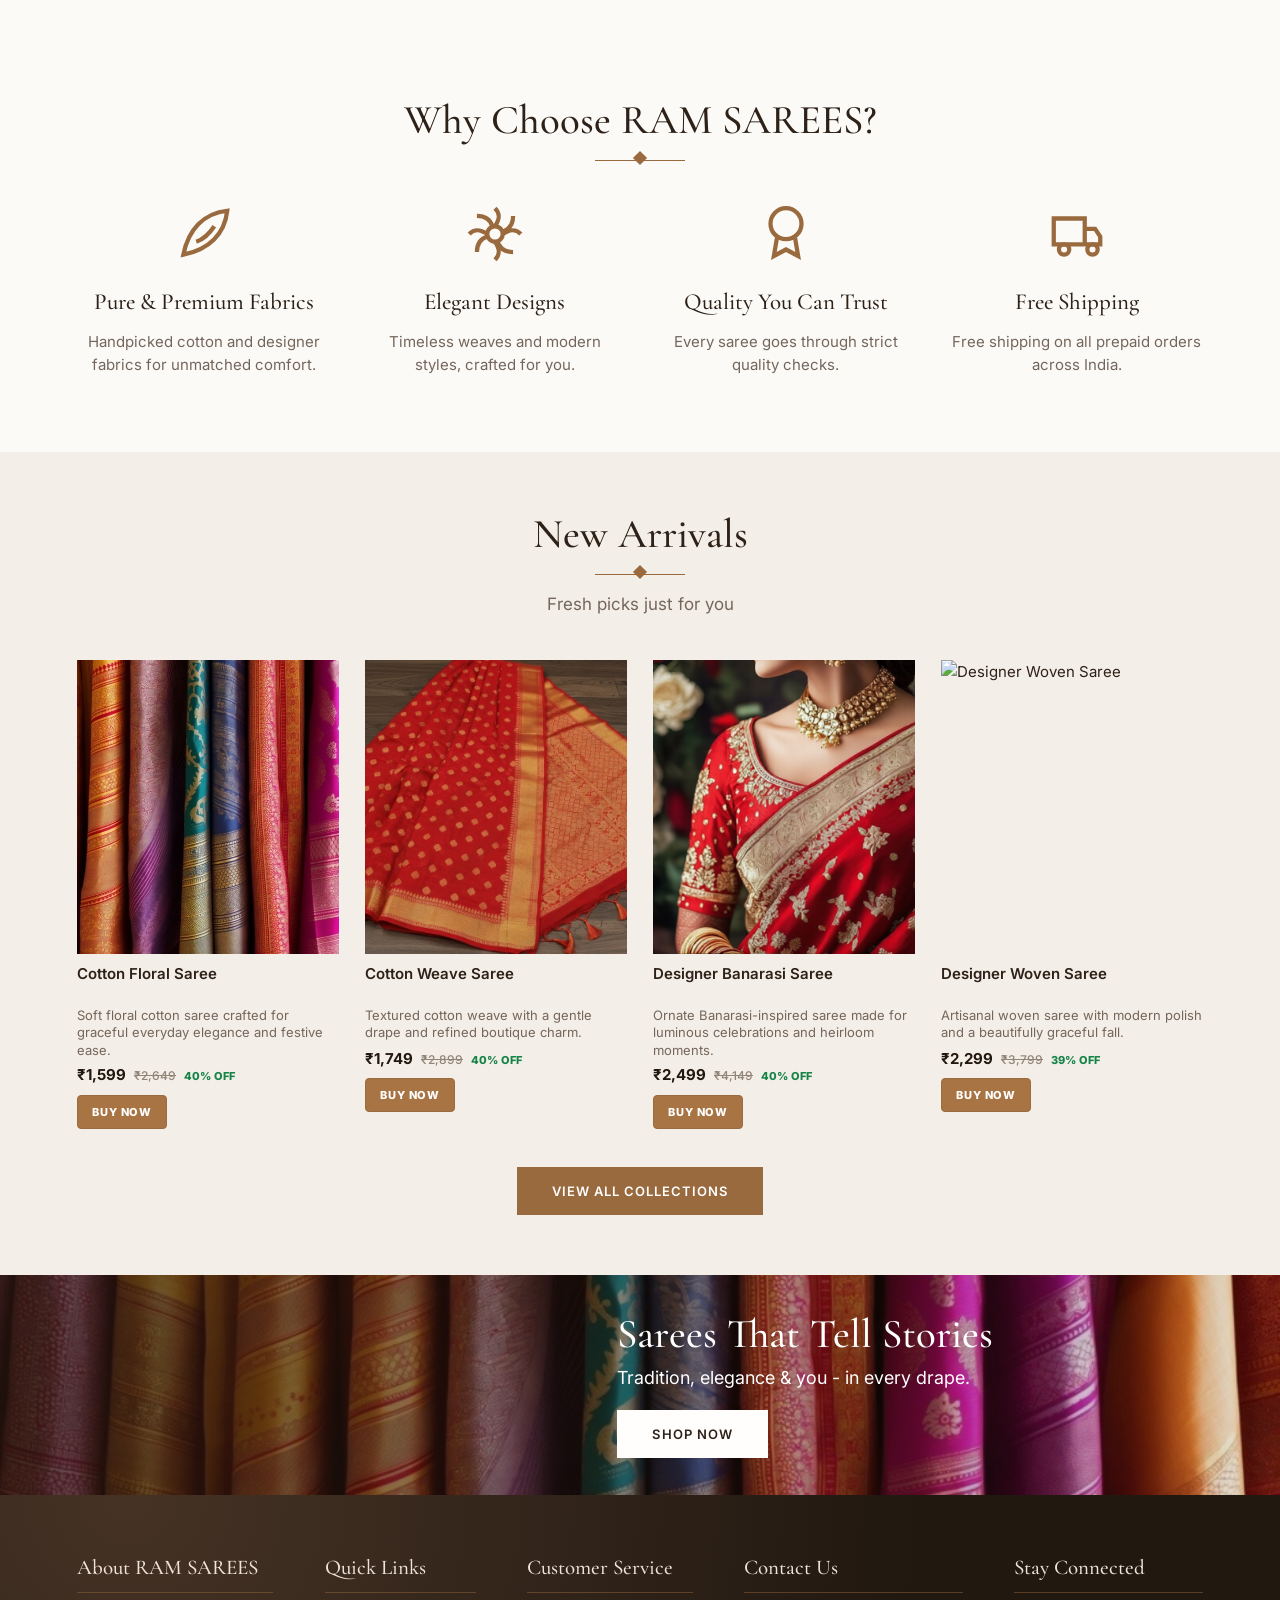
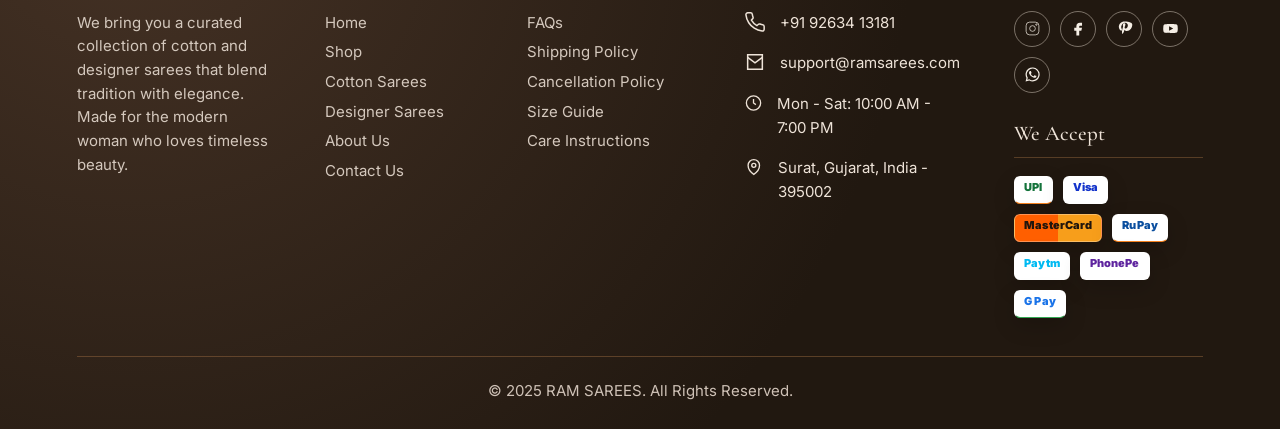
==== commit b800fa4d: "Bug Fix" ====
--- a/index.html
+++ b/index.html
@@ -39,23 +39,21 @@
           <a
             href="shop.html?category=Cotton%20Sarees"
             class="category-card"
-            style="--image: url(&quot;./wmremove-transformed (1).jpeg&quot;)"
+            style="--image: url('./wmremove-transformed (1).jpeg')"
           >
             <div>
               <h2>Cotton Sarees</h2>
               <span class="btn btn-outline">Shop Now</span>
             </div>
           </a>
-          <a href="shop.html?category=Cotton%20Sarees" 
-   class="category-card" 
-   style="--image:url('./1000_F_874897921_8s0wufWGAEENownNUftvYthEsl1T3ffD.jpeg')">
-
-    <div>
-        <h2>Designer Sarees</h2>
-        <span class="btn btn-outline">Shop Now</span>
-    </div>
-
-</a>
+          <a href="shop.html?category=Designer%20Sarees"
+             class="category-card"
+             style="--image: url('1000_F_874897921_8s0wufWGAEENownNUftvYthEsl1T3ffD.jpeg')">
+            <div>
+              <h2>Designer Sarees</h2>
+              <span class="btn btn-outline">Shop Now</span>
+            </div>
+          </a>
         </div>
       </section>
 
@@ -124,9 +122,7 @@
 
       <section
         class="story-banner"
-        style="
-          --story-img: url(./wmremove-transformed\ \(2\).jpeg);
-        "
+        style="--story-img: url('./wmremove-transformed (2).jpeg')"
       >
         <div class="container">
           <div class="story-banner-content">
--- a/styles.css
+++ b/styles.css
@@ -25,8 +25,8 @@
   color: var(--brown);
   background: var(--ivory);
   font-family: "Inter", Arial, sans-serif;
-  font-size: 14px;
-  line-height: 1.7;
+  font-size: clamp(14px, 1.4vw, 15px);
+  line-height: 1.58;
   overflow-x: hidden;
 }
 
@@ -301,6 +301,13 @@
   transform: translateY(-1px);
 }
 
+.btn svg {
+  width: 17px;
+  height: 17px;
+  margin-right: 8px;
+  flex: 0 0 auto;
+}
+
 .btn-light {
   background: var(--white);
   color: var(--brown);
@@ -373,7 +380,10 @@
   align-items: center;
   padding: 42px;
   color: #fff;
-  background: var(--image) center / cover;
+  background-image: var(--image);
+  background-position: center;
+  background-size: cover;
+  background-repeat: no-repeat;
 }
 
 .category-card::before,
@@ -381,7 +391,7 @@
   content: "";
   position: absolute;
   inset: 0;
-  background: linear-gradient(90deg, rgba(34, 22, 15, .72), rgba(34, 22, 15, .1));
+  background: linear-gradient(90deg, rgba(34, 22, 15, .72), rgba(34, 22, 15, .1)), url('images/designer-saree-bg.jpg');
 }
 
 .category-card > div,
@@ -411,6 +421,14 @@
   position: relative;
   min-width: 0;
   display: flex;
+  flex-direction: column;
+  gap: 0;
+}
+
+.product-card-link {
+  display: flex;
+  min-width: 0;
+  flex: 1;
   flex-direction: column;
 }
 
@@ -448,27 +466,83 @@
 
 .product-card h3 {
   font-family: "Inter", sans-serif;
-  font-size: 16px;
-  font-weight: 500;
-  margin-top: 14px;
+  font-size: 15px;
+  font-weight: 600;
+  margin-top: 10px;
   margin-bottom: 0;
-  line-height: 1.45;
-  min-height: 46px;
+  line-height: 1.28;
+  min-height: 38px;
   overflow-wrap: anywhere;
 }
 
 .product-card-desc {
-  min-height: 42px;
-  margin: 8px 0 10px;
+  min-height: 36px;
+  margin: 5px 0 7px;
   color: var(--muted);
   font-size: 13px;
-  line-height: 1.55;
+  line-height: 1.35;
 }
 
 .price {
-  margin-top: 2px;
+  margin-top: 0;
   color: #22170f;
   font-weight: 500;
+  line-height: 1.25;
+}
+
+.price-row {
+  display: flex;
+  align-items: baseline;
+  flex-wrap: wrap;
+  gap: 5px 8px;
+}
+
+.sale-price {
+  color: #22170f;
+  font-size: 15px;
+  font-weight: 700;
+}
+
+.mrp-price {
+  color: #938478;
+  font-size: 12px;
+  text-decoration: line-through;
+}
+
+.discount-badge {
+  color: #168348;
+  font-size: 11px;
+  font-weight: 800;
+  letter-spacing: .02em;
+  white-space: nowrap;
+}
+
+.product-card-actions {
+  margin-top: 10px;
+}
+
+.card-buy-now {
+  display: inline-flex;
+  align-items: center;
+  justify-content: center;
+  min-height: 34px;
+  padding: 0 14px;
+  border: 1px solid #9A6B3F;
+  border-radius: 4px;
+  background: #A87444;
+  color: #FFFFFF;
+  font-size: 11px;
+  font-weight: 800;
+  letter-spacing: .08em;
+  line-height: 1;
+  text-transform: uppercase;
+  transition: border-color 180ms ease, background 180ms ease, transform 180ms ease;
+}
+
+.card-buy-now:hover {
+  border-color: var(--gold);
+  background: var(--cream);
+  transform: translateY(-1px);
 }
 
 .feature-grid {
@@ -605,11 +679,31 @@
 }
 
 .payments span {
-  border: 1px solid rgba(154,106,63,.55);
-  border-radius: 4px;
-  padding: 5px 10px;
-  font-weight: 700;
-  color: #f5eee5;
+  min-height: 28px;
+  border: 1px solid rgba(255,255,255,.32);
+  border-radius: 6px;
+  padding: 5px 9px;
+  background: #fff;
+  color: #1f2430;
+  font-size: 11px;
+  font-weight: 900;
+  letter-spacing: .01em;
+  line-height: 1;
+  box-shadow: 0 8px 22px rgba(0,0,0,.16);
+}
+
+.payments .pay-upi { color: #14733b; border-bottom-color: #f58220; }
+.payments .pay-visa { color: #1434cb; }
+.payments .pay-mastercard {
+  color: #21160d;
+  background: linear-gradient(90deg, #ff5f00 0 50%, #f79e1b 50% 100%);
+}
+.payments .pay-rupay { color: #0b4f9f; border-bottom-color: #f58220; }
+.payments .pay-paytm { color: #00baf2; }
+.payments .pay-phonepe { color: #5f259f; }
+.payments .pay-gpay {
+  color: #1a73e8;
+  border-bottom-color: #34a853;
 }
 
 .copyright {
@@ -725,6 +819,14 @@
   padding: 0;
   background: #fff;
   cursor: pointer;
+  opacity: .72;
+  transition: border-color 180ms ease, opacity 180ms ease, transform 180ms ease;
+}
+
+.thumbs button.active {
+  border-color: var(--gold);
+  opacity: 1;
+  transform: translateY(-1px);
 }
 
 .thumbs img {
@@ -748,7 +850,23 @@
 
 .product-info .price {
   font-size: 22px;
-  margin-bottom: 18px;
+  margin-bottom: 14px;
+}
+
+.product-info .price-row {
+  gap: 8px 11px;
+}
+
+.product-info .sale-price {
+  font-size: 23px;
+}
+
+.product-info .mrp-price {
+  font-size: 14px;
+}
+
+.product-info .discount-badge {
+  font-size: 12px;
 }
 
 .swatches {
@@ -763,6 +881,13 @@
   border-radius: 50%;
   border: 2px solid #fff;
   box-shadow: 0 0 0 1px var(--line);
+  cursor: pointer;
+  transition: box-shadow 180ms ease, transform 180ms ease;
+}
+
+.swatch.active {
+  box-shadow: 0 0 0 2px var(--gold);
+  transform: translateY(-1px);
 }
 
 .qty {
@@ -874,6 +999,11 @@
   background: #fff;
   padding: 14px 15px;
   outline: none;
+}
+
+.form select {
+  min-height: 50px;
+  cursor: pointer;
 }
 
 .form textarea {
@@ -1075,6 +1205,42 @@
   color: var(--muted);
   font-size: 13px;
   text-align: center;
+}
+
+.summary-products {
+  display: grid;
+  gap: 10px;
+  margin: 4px 0 14px;
+}
+
+.summary-product {
+  display: grid;
+  grid-template-columns: 58px minmax(0, 1fr);
+  gap: 11px;
+  align-items: center;
+  padding-bottom: 12px;
+  border-bottom: 1px solid var(--line);
+}
+
+.summary-product img {
+  width: 58px;
+  height: 72px;
+  object-fit: cover;
+  background: var(--cream);
+}
+
+.summary-product h4 {
+  margin: 0 0 4px;
+  font-family: "Inter", sans-serif;
+  font-size: 13px;
+  line-height: 1.25;
+}
+
+.summary-product p {
+  margin: 0;
+  color: var(--muted);
+  font-size: 12px;
+  line-height: 1.3;
 }
 
 .checkout-steps {
@@ -1248,6 +1414,14 @@
   gap: 14px;
 }
 
+.order-options .btn {
+  gap: 8px;
+}
+
+.order-options .btn svg {
+  margin-right: 0;
+}
+
 .call-btn {
   background: #20150f;
 }
@@ -1302,10 +1476,17 @@
 }
 
 .order-mini-list div {
-  display: flex;
-  justify-content: space-between;
+  display: grid;
+  grid-template-columns: 46px minmax(0, 1fr) auto;
+  align-items: center;
   gap: 16px;
   color: var(--muted);
+}
+
+.order-mini-list img {
+  width: 46px;
+  height: 56px;
+  object-fit: cover;
 }
 
 .fade-in {
@@ -1490,7 +1671,10 @@
 }
 
 @media (max-width: 620px) {
-  body { font-size: 13px; }
+  body {
+    font-size: 14px;
+    line-height: 1.55;
+  }
 
   .topbar {
     height: 31px;
@@ -1563,19 +1747,20 @@
   }
 
   .product-card h3 {
-    font-size: 13px;
-    min-height: 40px;
-    margin-top: 10px;
+    font-size: 18px;
+    min-height: 34px;
+    margin-top: 8px;
+    line-height: 1.25;
   }
 
   .price {
-    font-size: 13px;
+    font-size: 13.5px;
   }
 
   .favorites-mobile {
     grid-template-columns: repeat(2, 1fr);
     gap: 8px;
-    padding: 15px;
+    padding: 10px;
   }
 
   .favorites-mobile .product-card h3,
@@ -1585,8 +1770,25 @@
   }
 
   .product-card-desc {
-    min-height: 58px;
-    font-size: 12px;
+    min-height: 44px;
+    font-size: 12.5px;
+    line-height: 1.32;
+    margin: 4px 0 6px;
+  }
+
+  .sale-price {
+    font-size: 14px;
+  }
+
+  .mrp-price,
+  .discount-badge {
+    font-size: 10.5px;
+  }
+
+  .card-buy-now {
+    width: 100%;
+    min-height: 36px;
+    padding: 0 10px;
   }
 
   .form-grid {
@@ -1598,8 +1800,16 @@
   }
 
   .thumbs {
-    grid-template-columns: repeat(3, 72px);
+    grid-template-columns: repeat(3, minmax(66px, 72px));
     order: 2;
+  }
+
+  .product-info h1 {
+    font-size: 32px;
+  }
+
+  .product-info .sale-price {
+    font-size: 21px;
   }
 
   .cart-row {
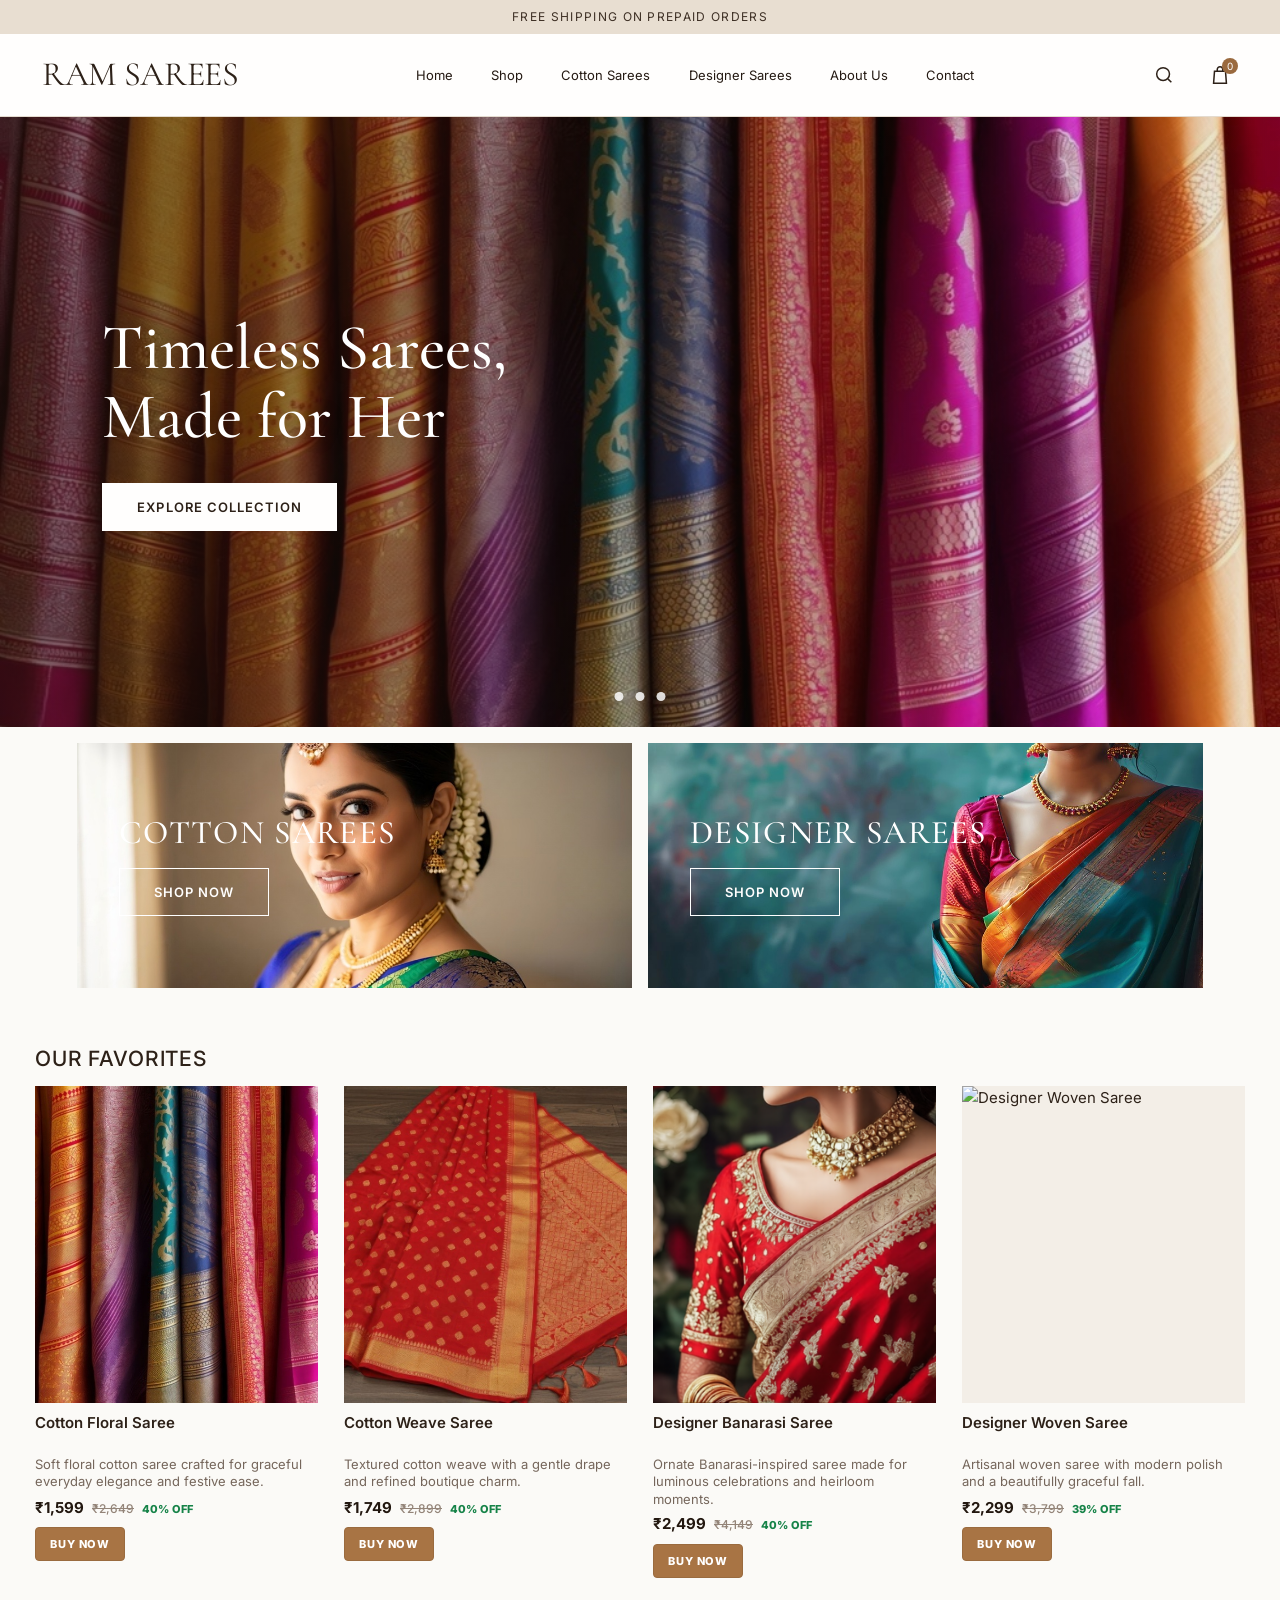
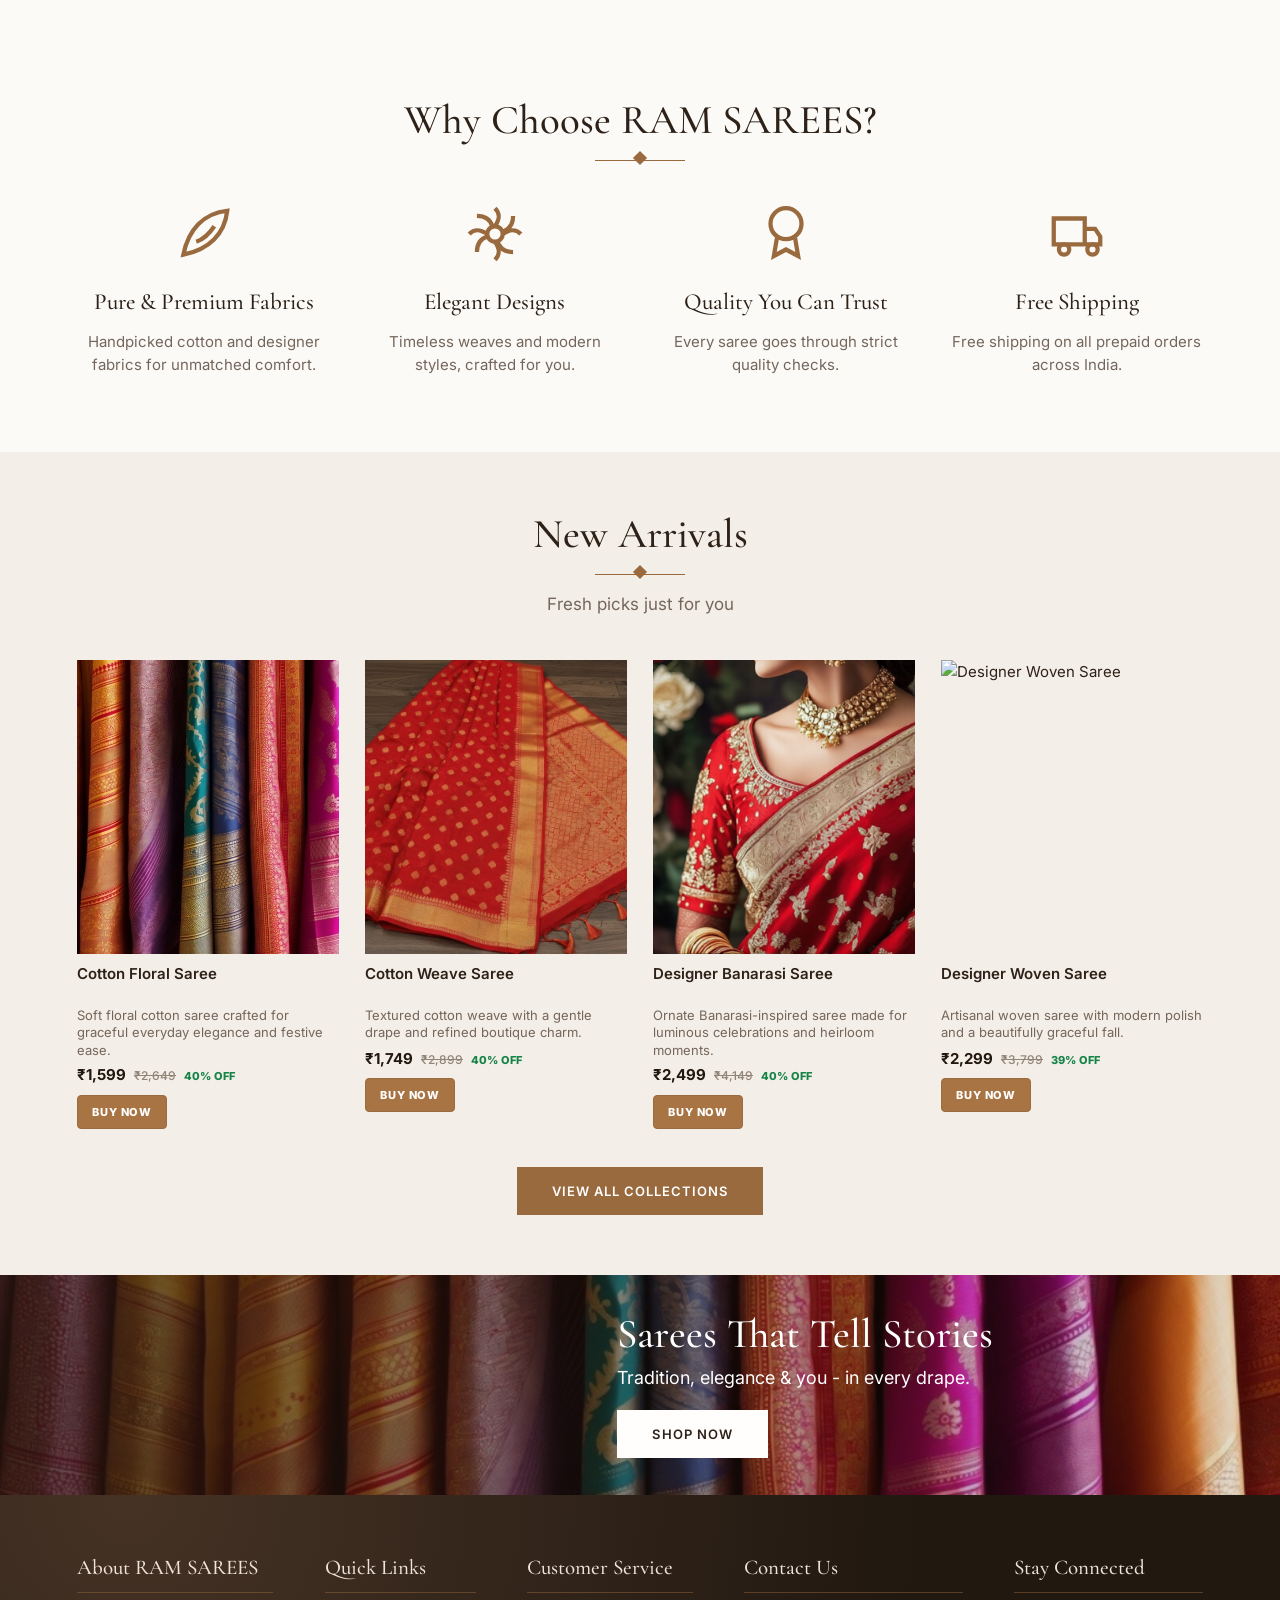
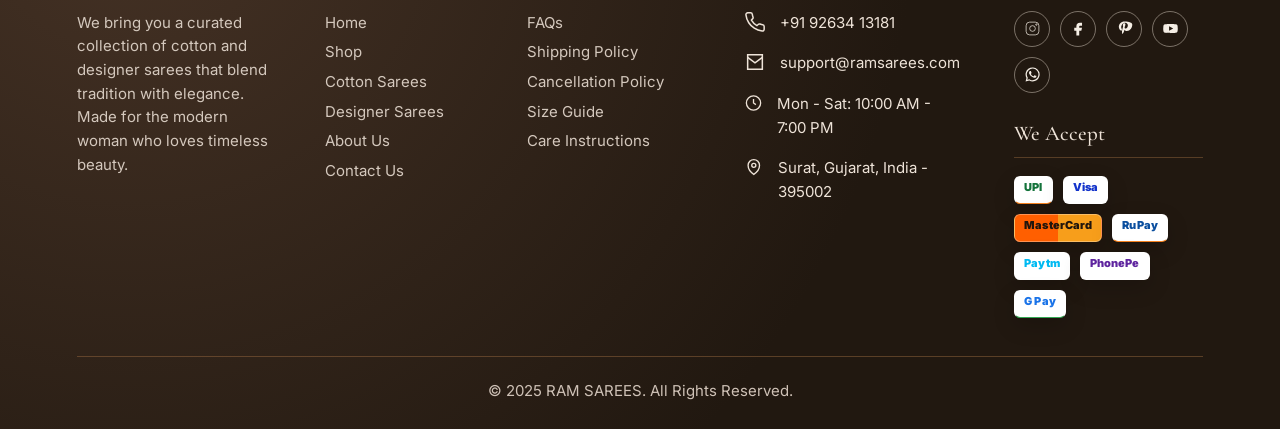
==== commit 39f0b565: "Updated website design" ====
--- a/index.html
+++ b/index.html
@@ -39,16 +39,16 @@
           <a
             href="shop.html?category=Cotton%20Sarees"
             class="category-card"
-            style="--image: url('./wmremove-transformed (1).jpeg')"
           >
+            <img src="./wmremove-transformed (1).jpeg" alt="Cotton Sarees" loading="lazy" />
             <div>
               <h2>Cotton Sarees</h2>
               <span class="btn btn-outline">Shop Now</span>
             </div>
           </a>
           <a href="shop.html?category=Designer%20Sarees"
-             class="category-card"
-             style="--image: url('1000_F_874897921_8s0wufWGAEENownNUftvYthEsl1T3ffD.jpeg')">
+             class="category-card">
+            <img src="./1000_F_874897921_8s0wufWGAEENownNUftvYthEsl1T3ffD.jpeg" alt="Designer Sarees" loading="lazy" />
             <div>
               <h2>Designer Sarees</h2>
               <span class="btn btn-outline">Shop Now</span>
--- a/styles.css
+++ b/styles.css
@@ -327,8 +327,10 @@
 
 .hero {
   min-height: 610px;
-  background: linear-gradient(90deg, rgba(25, 18, 13, 0.58), rgba(25, 18, 13, 0.06)),
-    var(--hero-img) center 40% / cover;
+  background-image: linear-gradient(90deg, rgba(25, 18, 13, 0.58), rgba(25, 18, 13, 0.06)), var(--hero-img);
+  background-position: center 40%;
+  background-size: cover;
+  background-repeat: no-repeat;
   display: flex;
   align-items: center;
   color: #fff;
@@ -380,10 +382,14 @@
   align-items: center;
   padding: 42px;
   color: #fff;
-  background-image: var(--image);
-  background-position: center;
-  background-size: cover;
-  background-repeat: no-repeat;
+}
+
+.category-card img {
+  position: absolute;
+  inset: 0;
+  width: 100%;
+  height: 100%;
+  object-fit: cover;
 }
 
 .category-card::before,
@@ -391,7 +397,7 @@
   content: "";
   position: absolute;
   inset: 0;
-  background: linear-gradient(90deg, rgba(34, 22, 15, .72), rgba(34, 22, 15, .1)), url('images/designer-saree-bg.jpg');
+  background: linear-gradient(90deg, rgba(34, 22, 15, .72), rgba(34, 22, 15, .1));
 }
 
 .category-card > div,
@@ -578,7 +584,10 @@
   min-height: 220px;
   display: flex;
   align-items: center;
-  background: var(--story-img) center 42% / cover;
+  background-image: var(--story-img);
+  background-position: center 42%;
+  background-size: cover;
+  background-repeat: no-repeat;
   color: #fff;
   position: relative;
 }
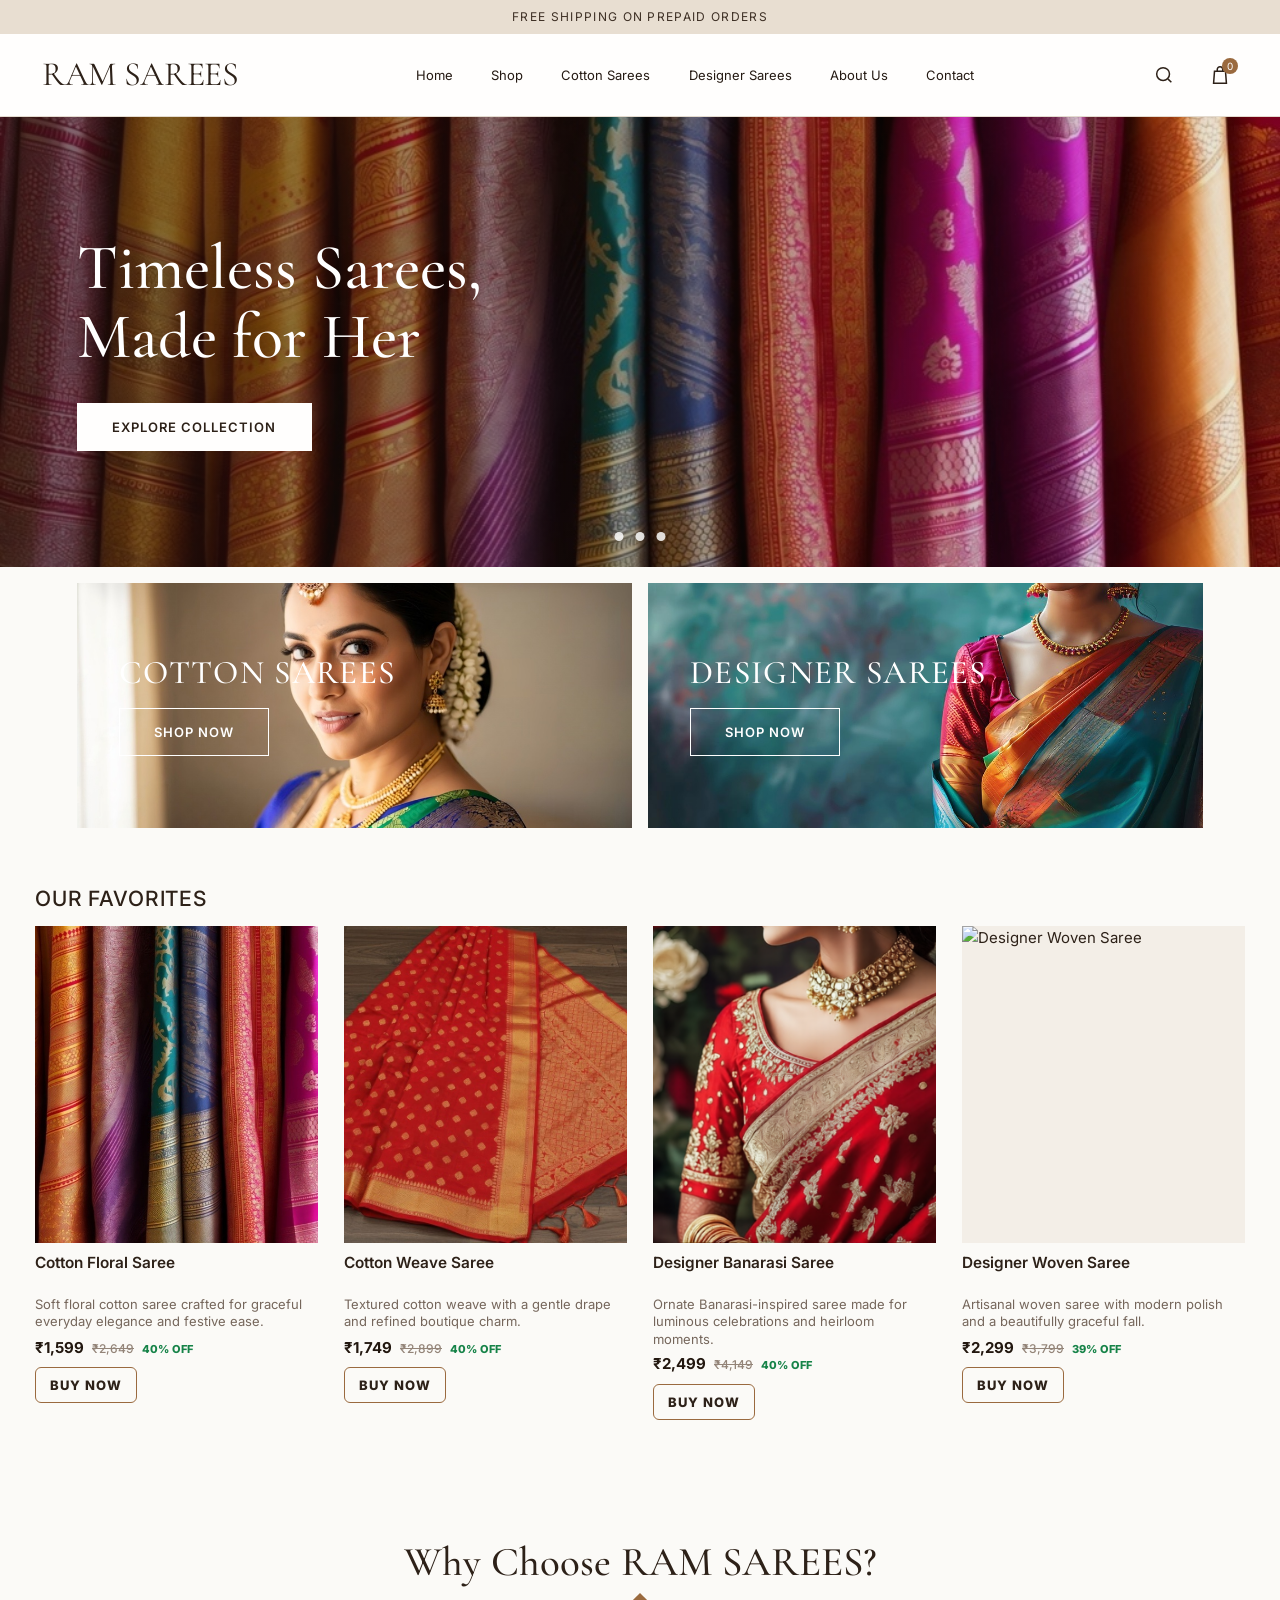
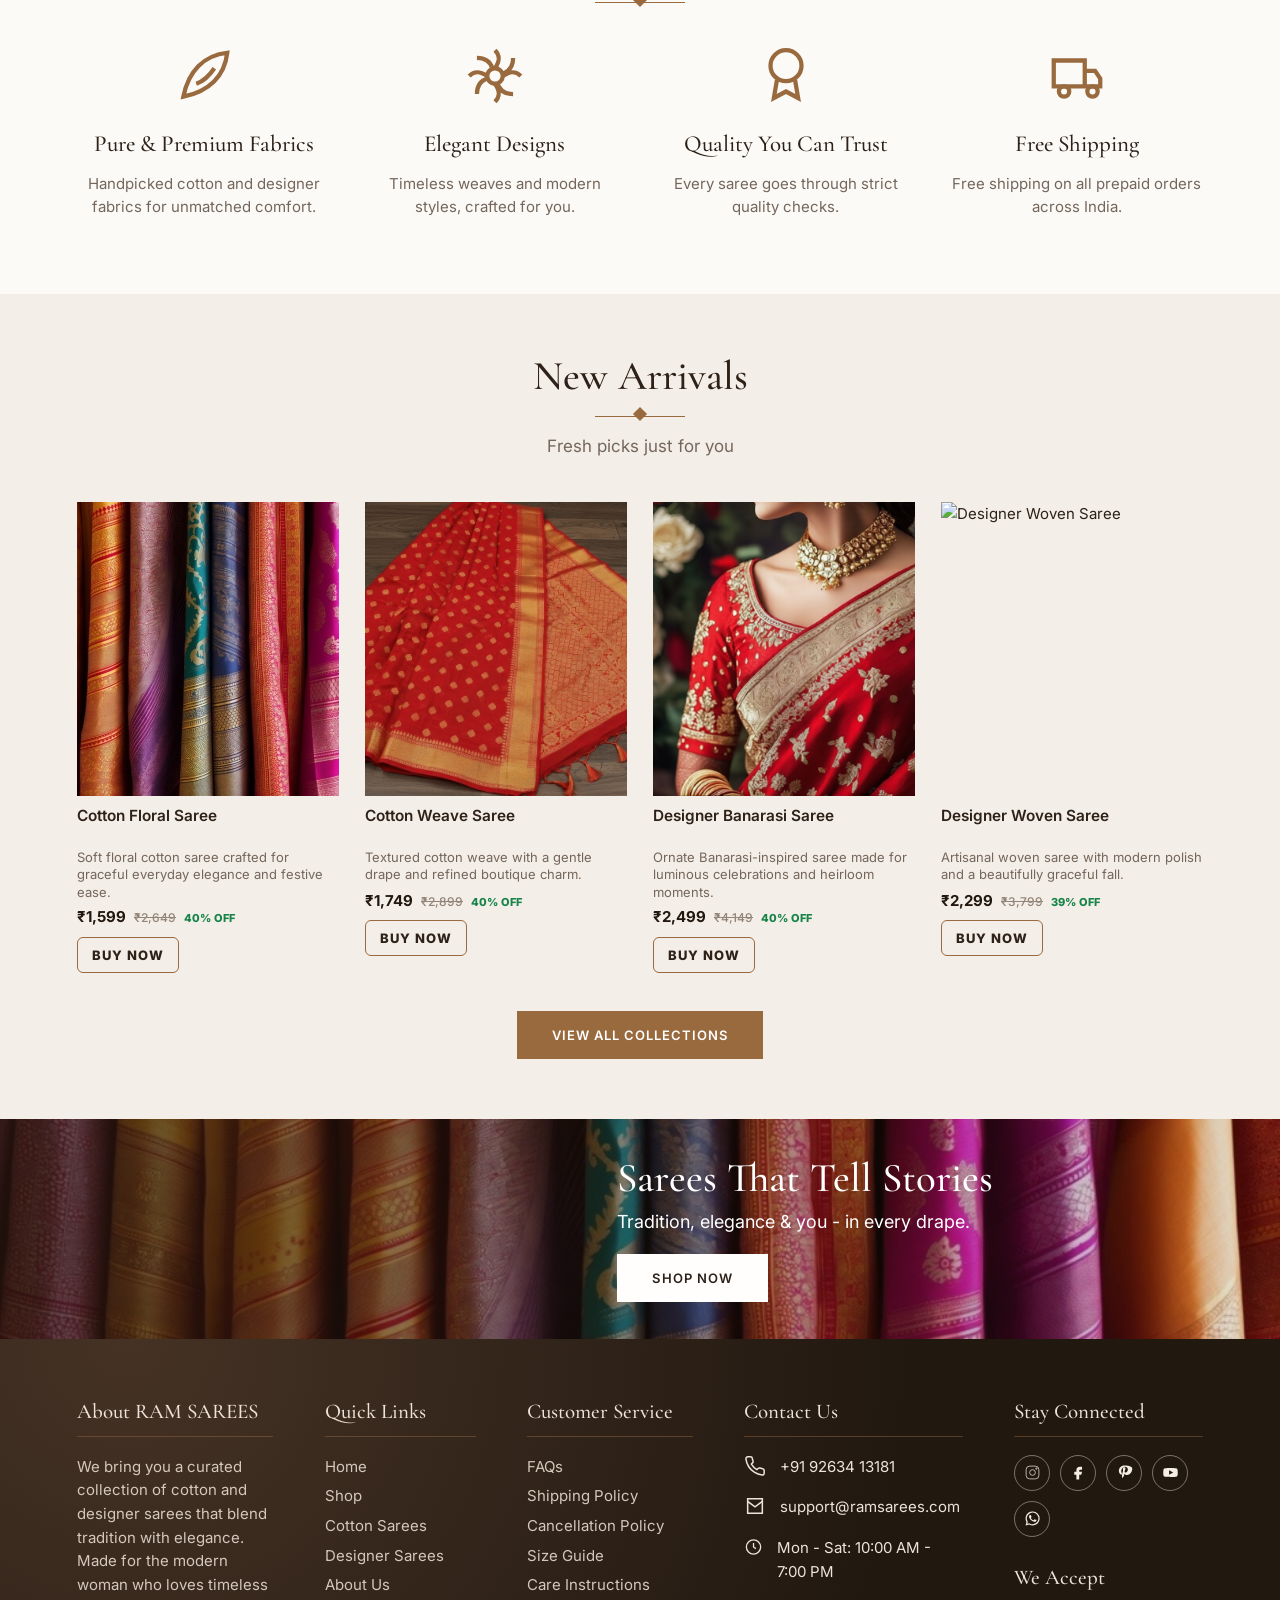
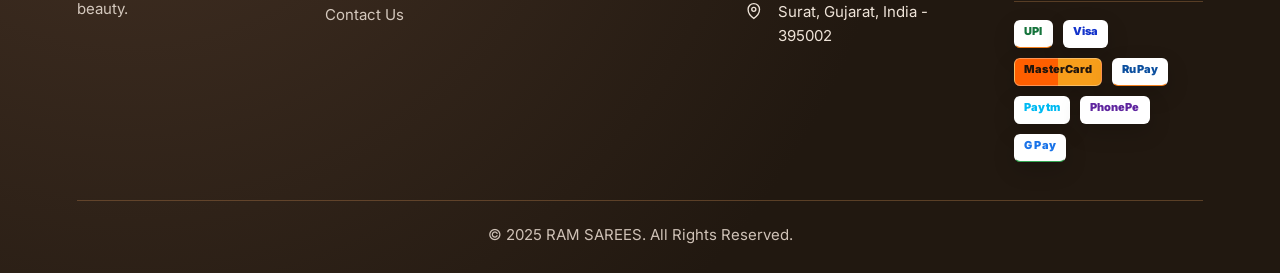
==== commit 83013388: "Updated website design" ====
--- a/index.html
+++ b/index.html
@@ -17,12 +17,7 @@
     <div id="siteChrome"></div>
     <main>
       <section class="hero-wrap">
-        <div
-  class="hero"
-  style="
-    --hero-img: url('./wmremove-transformed (2).jpeg');
-  "
->
+        <div class="hero" style="--hero-img: url('./wmremove-transformed (2).jpeg');">
           <div class="hero-content fade-in">
             <h1>Timeless Sarees,<br />Made for Her</h1>
             <a href="shop.html" class="btn btn-light">Explore Collection</a>
--- a/styles.css
+++ b/styles.css
@@ -81,7 +81,7 @@
 
 .brand {
   font-family: "Cormorant Garamond", serif;
-  font-size: 34px;
+  font-size: clamp(22px, 3.6vw, 34px);
   line-height: 1;
   letter-spacing: -0.01em;
 }
@@ -212,7 +212,7 @@
 .container {
   max-width: 1210px;
   margin: 0 auto;
-  padding: 0 42px;
+  padding: 0 clamp(16px, 4vw, 42px);
 }
 
 .narrow {
@@ -284,7 +284,7 @@
   align-items: center;
   justify-content: center;
   min-height: 48px;
-  padding: 0 34px;
+  padding: 0 clamp(12px, 3vw, 34px);
   border: 1px solid var(--gold);
   background: var(--gold);
   color: #fff;
@@ -316,17 +316,56 @@
 
 .btn-outline {
   background: transparent;
-  color: var(--white);
-  border-color: #ffffff;
-}
-
-.btn-outline:hover {
-  color: #fff;
-  border-color: var(--gold-dark);
-}
+   color: #fff;
+   border-color: #ffffff;
+ }
+ 
+ .btn-outline:hover {
+   color: #fff;
+   border-color: var(--gold-dark);
+ }
+ 
+ .btn-dark {
+   background: var(--brown);
+   border-color: var(--brown);
+   color: #fff;
+ }
+ 
+ .btn-dark:hover {
+   background: var(--gold-dark);
+   border-color: var(--gold-dark);
+   color: #fff;
+ }
+ 
+ .btn,
+ .btn-dark,
+ .btn-light,
+ .btn-outline,
+ .icon-btn,
+ .hamburger,
+ .search-toggle,
+ .nav-links a {
+   outline: none;
+ }
+ 
+ .btn:focus-visible,
+ .btn-dark:focus-visible,
+ .btn-light:focus-visible,
+ .btn-outline:focus-visible,
+ .icon-btn:focus-visible,
+ .hamburger:focus-visible,
+ .search-toggle:focus-visible,
+ .nav-links a:focus-visible {
+   outline: 3px solid rgba(154, 106, 63, 0.45);
+   outline-offset: 3px;
+ }
+ 
+ .spacing-top-big { margin-top: 42px; }
+.spacing-top-medium { margin-top: 34px; }
+.full-width-btn { width: 100%; }
 
 .hero {
-  min-height: 610px;
+  min-height: clamp(380px, 50vh, 610px);
   background-image: linear-gradient(90deg, rgba(25, 18, 13, 0.58), rgba(25, 18, 13, 0.06)), var(--hero-img);
   background-position: center 40%;
   background-size: cover;
@@ -338,7 +377,7 @@
 
 .hero-content {
   max-width: 520px;
-  margin-left: clamp(36px, 8vw, 120px);
+  margin-left: clamp(16px, 6vw, 120px);
 }
 
 .hero h1 {
@@ -380,7 +419,7 @@
   overflow: hidden;
   display: flex;
   align-items: center;
-  padding: 42px;
+  padding: clamp(18px, 4vw, 42px);
   color: #fff;
 }
 
@@ -407,7 +446,7 @@
 }
 
 .category-card h2 {
-  font-size: 33px;
+  font-size: clamp(20px, 2.6vw, 33px);
   text-transform: uppercase;
   letter-spacing: .04em;
 }
@@ -418,7 +457,7 @@
 
 .product-grid {
   display: grid;
-  grid-template-columns: repeat(4, minmax(0, 1fr));
+  grid-template-columns: repeat(auto-fit, minmax(200px, 1fr));
   gap: 26px;
   align-items: start;
 }
@@ -472,7 +511,7 @@
 
 .product-card h3 {
   font-family: "Inter", sans-serif;
-  font-size: 15px;
+  font-size: clamp(14px, 1.2vw, 16px);
   font-weight: 600;
   margin-top: 10px;
   margin-bottom: 0;
@@ -531,24 +570,25 @@
   display: inline-flex;
   align-items: center;
   justify-content: center;
-  min-height: 34px;
-  padding: 0 14px;
-  border: 1px solid #9A6B3F;
-  border-radius: 4px;
-  background: #A87444;
-  color: #FFFFFF;
-  font-size: 11px;
+  min-height: 36px;
+  padding: 0 clamp(8px, 2.4vw, 14px);
+  border: 1px solid var(--gold);
+  border-radius: 6px;
+  background: transparent;
+  color: var(--brown);
+  font-size: clamp(12px, 1.1vw, 13px);
   font-weight: 800;
   letter-spacing: .08em;
   line-height: 1;
   text-transform: uppercase;
-  transition: border-color 180ms ease, background 180ms ease, transform 180ms ease;
+  transition: border-color 180ms ease, background 180ms ease, transform 180ms ease, color 180ms ease;
 }
 
 .card-buy-now:hover {
-  border-color: var(--gold);
-  background: var(--cream);
-  transform: translateY(-1px);
+  border-color: var(--gold-dark);
+  background: linear-gradient(180deg, rgba(154,106,63,0.10), rgba(154,106,63,0.06));
+  color: #fff;
+  transform: translateY(-2px);
 }
 
 .feature-grid {
@@ -790,7 +830,7 @@
 }
 
 .shop-grid {
-  grid-template-columns: repeat(3, 1fr);
+  grid-template-columns: repeat(auto-fit, minmax(220px, 1fr));
   gap: 30px 24px;
 }
 
@@ -1554,6 +1594,7 @@
     align-items: stretch;
     gap: 0;
     padding: 10px 24px 22px;
+    white-space: normal;
   }
 
   .nav-links.open { display: flex; }
@@ -1961,3 +2002,60 @@
     grid-template-columns: 1fr;
   }
 }
+
+/* Additional refined breakpoints to smooth transitions and fix layout jumps */
+@media (max-width: 1024px) {
+  /* make product cards slightly smaller to fit better on tablets */
+  .product-grid {
+    grid-template-columns: repeat(auto-fit, minmax(180px, 1fr));
+  }
+
+  .hero h1 {
+    font-size: clamp(30px, 5.2vw, 48px);
+  }
+
+  .feature-grid {
+    grid-template-columns: repeat(2, 1fr);
+    gap: 20px;
+  }
+
+  .footer-grid {
+    grid-template-columns: repeat(2, 1fr);
+    gap: 20px;
+  }
+}
+
+@media (max-width: 620px) {
+  /* ensure call-to-action buttons inside cards are easy to tap */
+  .card-buy-now {
+    width: 100%;
+    display: block;
+    padding: 10px 12px;
+    text-align: center;
+  }
+
+  .category-card {
+    padding: 18px;
+  }
+
+  .hero h1 {
+    font-size: clamp(24px, 6.2vw, 34px);
+  }
+
+  .nav {
+    height: 68px;
+  }
+
+  .brand { font-size: clamp(20px, 6vw, 28px); }
+}
+
+@media (max-width: 420px) {
+  /* tighten spacing and ensure readable type on very small screens */
+  body { font-size: 14px; }
+
+  .hero-content { max-width: 280px; margin-left: 12px; }
+
+  .btn { min-height: 42px; font-size: 13px; }
+
+  .category-card h2 { font-size: clamp(18px, 5.8vw, 22px); }
+}
